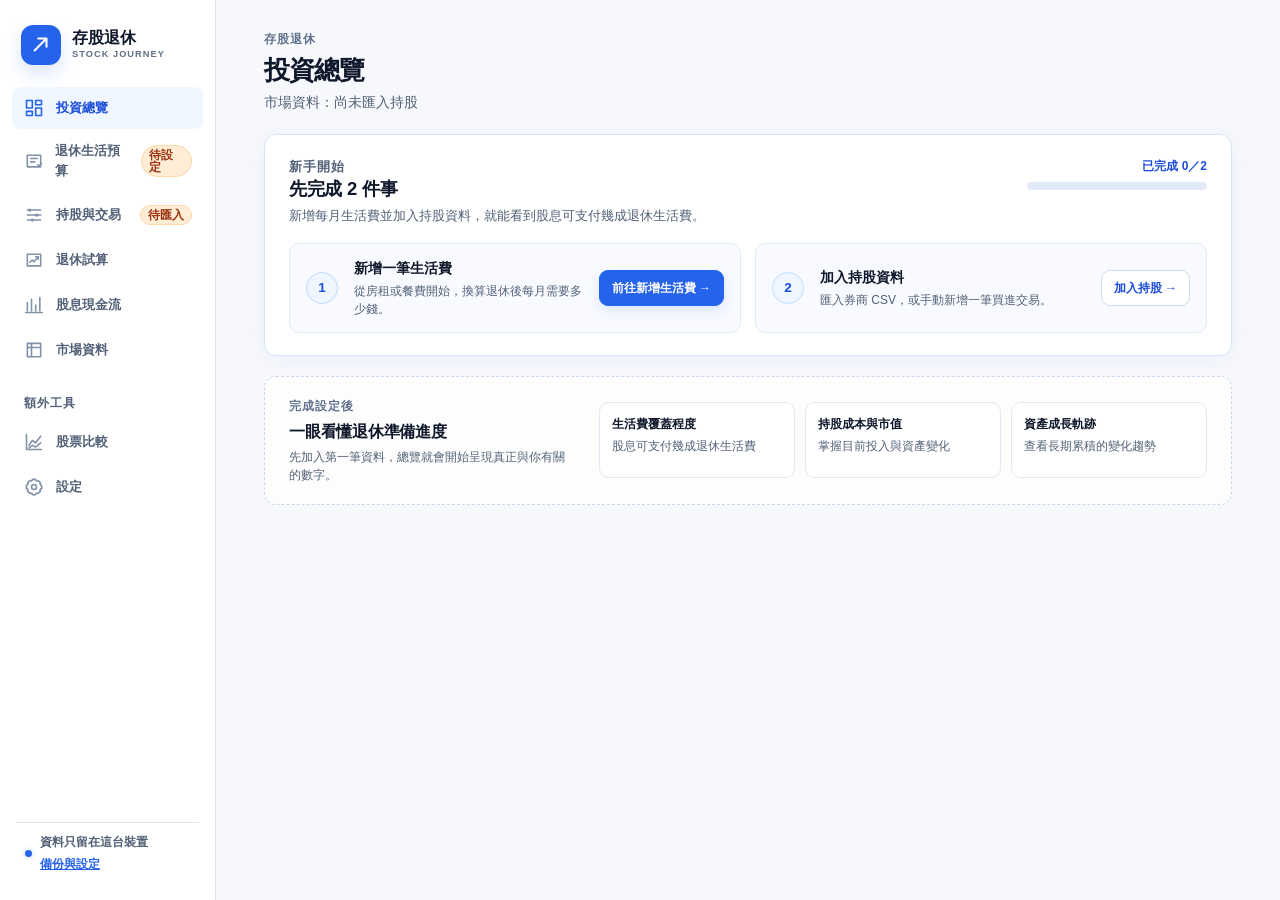
==== index.html @ a1eea427 "Add stock comparison and split-adjusted portfolio calculations" ====
<!doctype html>
<html lang="zh-Hant">
  <head>
    <meta charset="UTF-8" />
    <meta name="viewport" content="width=device-width, initial-scale=1.0" />
    <meta name="theme-color" content="#2563eb" />
    <link rel="stylesheet" href="./styles.css?v=20260929-comparison-summary" />
    <title>存股退休儀表板</title>
  </head>
  <body>
    <div id="root"></div>
    <script src="./app.bundle.js?v=20260929-comparison-summary"></script>
  </body>
</html>
---- styles.css ----
:root {
  --ink: #0f172a;
  --muted: #526177;
  --subtle: #607086;
  --blue: #2563eb;
  --blue-strong: #1d4ed8;
  --blue-soft: #eff6ff;
  --blue-wash: #f6f9ff;
  --green: #2563eb;
  --pale: #eff6ff;
  --line: #dce3ed;
  --card: #ffffff;
  --canvas: #f7f8fb;
  --gold: #a16207;
  --red: #c62828;
  --success: #15803d;
  --success-soft: #ecfdf5;
  --radius: 12px;
  --shadow: 0 3px 12px rgba(15, 23, 42, .035);
}

.operation-error { padding: 16px; color: #991b1b; background: #fef2f2; border: 1px solid #fca5a5; border-radius: var(--radius); font-size: .9375rem; }
.operation-error button { min-height: 44px; margin: 8px 0 0 12px; }
.settings-save-status { margin: 16px 0 0; color: var(--muted); font-size: .875rem; }
.overview-assumptions { margin-top: 14px; }
.overview-assumptions summary { min-height: 44px; padding: 10px 0; color: var(--blue-strong); font-size: .875rem; cursor: pointer; }
.overview-assumptions .overview-retirement-assumptions { font-size: .8125rem; }

* { box-sizing: border-box; }
html { min-width: 320px; background: var(--canvas); }
body {
  margin: 0;
  color: var(--ink);
  background: var(--canvas);
  font: 16px/1.55 -apple-system, BlinkMacSystemFont, "Segoe UI", "Noto Sans TC", sans-serif;
  -webkit-font-smoothing: antialiased;
}
button, input, select, textarea { font: inherit; }
button, summary, select, label { -webkit-tap-highlight-color: transparent; }
button { cursor: pointer; }
button:focus-visible, a:focus-visible, input:focus-visible, select:focus-visible, textarea:focus-visible, summary:focus-visible {
  outline: 3px solid var(--blue);
  outline-offset: 2px;
}
h1, h2, p { margin-top: 0; }
h1 { margin-bottom: 0; font-size: clamp(1.55rem, 2vw, 2rem); line-height: 1.2; letter-spacing: -.035em; }
h2 { margin-bottom: 0; font-size: 1.05rem; line-height: 1.35; letter-spacing: -.015em; }

.shell { display: grid; grid-template-columns: 216px minmax(0, 1fr); min-height: 100vh; }
aside {
  position: sticky;
  top: 0;
  height: 100vh;
  display: flex;
  flex-direction: column;
  padding: 22px 12px 16px;
  background: #fff;
  border-right: 1px solid var(--line);
  backdrop-filter: blur(18px);
}
.brand {
  display: grid;
  grid-template-columns: 40px 1fr;
  grid-template-rows: auto auto;
  align-items: center;
  column-gap: 11px;
  padding: 3px 9px 22px;
  color: var(--ink);
  text-decoration: none;
}
.brand > span { grid-row: 1 / 3; display: grid; place-items: center; width: 40px; height: 40px; color: #fff; background: var(--blue); border-radius: 12px; box-shadow: 0 8px 18px #2563eb2b; }
.brand svg { width: 22px; fill: none; stroke: currentColor; stroke-width: 2.25; stroke-linecap: round; stroke-linejoin: round; }
.brand b { align-self: end; font-size: 1rem; line-height: 1.2; }
.brand em { align-self: start; color: var(--subtle); font-size: .58rem; font-style: normal; font-weight: 700; letter-spacing: .11em; white-space: nowrap; }
.mobile-menu-toggle, .mobile-nav-heading, .mobile-nav-backdrop { display: none; }
.mobile-nav-panel { display: contents; }
nav { display: grid; gap: 3px; }
nav button {
  display: flex;
  align-items: center;
  gap: 11px;
  min-height: 42px;
  padding: 9px 11px;
  color: #526177;
  background: transparent;
  border: 0;
  border-radius: 9px;
  font-size: .82rem;
  font-weight: 650;
  text-align: left;
  transition: color .16s, background .16s, transform .16s;
}
nav button i { display: grid; place-items: center; width: 22px; color: #8191a8; font-style: normal; }
nav button svg { width: 20px; height: 20px; fill: none; stroke: currentColor; stroke-width: 1.9; stroke-linecap: round; stroke-linejoin: round; }
nav button:hover { color: var(--blue); background: #f3f7ff; }
nav button.active { color: var(--blue-strong); background: var(--blue-soft); box-shadow: none; }
nav button.active i { color: var(--blue); }
.nav-badge {
  display: inline-flex;
  align-items: center;
  justify-content: center;
  margin-left: auto;
  font-size: .75rem;
  font-weight: 750;
  line-height: 1;
  border-radius: 999px;
  pointer-events: none;
}
.nav-badge.pending {
  padding: 3px 7px;
  color: #9a3412;
  background: #ffedd5;
  border: 1px solid #fed7aa;
}
.nav-badge.done {
  width: 18px;
  height: 18px;
  color: #15803d;
  background: #ecfdf5;
  border: 1px solid #bbf7d0;
  font-size: .75rem;
}
.privacy { display: grid; grid-template-columns: 7px 1fr; gap: 4px 8px; align-items: center; margin: auto 4px 0; padding: 11px 9px; color: var(--muted); background: transparent; border-top: 1px solid var(--line); border-radius: 0; font-size: .75rem; line-height: 1.45; }
.privacy b { color: #526177; font-weight: 650; }
.privacy span { grid-row: 1 / 3; width: 7px; height: 7px; background: var(--blue); border-radius: 50%; box-shadow: 0 0 0 3px var(--blue-soft); }
.privacy a { color: var(--blue); font-weight: 700; cursor: pointer; }

main { width: 100%; max-width: 1360px; margin: 0 auto; padding: 30px clamp(20px, 4vw, 48px) 56px; }
header { display: flex; justify-content: space-between; align-items: flex-end; gap: 24px; margin-bottom: 20px; }
.eyebrow { margin-bottom: 6px; color: #60728d; font-size: .75rem; font-weight: 750; letter-spacing: .09em; text-transform: uppercase; }
.market-as-of { margin: 7px 0 0; color: var(--muted); font-size: .875rem; }
.header-actions { display: flex; align-items: center; justify-content: flex-end; gap: 10px; min-height: 40px; }
.updated { display: inline-flex; align-items: center; gap: 7px; margin-right: 4px; color: var(--muted); font-size: .75rem; white-space: nowrap; }
.updated i { width: 7px; height: 7px; background: var(--blue); border-radius: 50%; box-shadow: 0 0 0 4px #dbeafe; }
.primary, .secondary, .danger {
  min-height: 44px;
  padding: 9px 14px;
  border: 1px solid transparent;
  border-radius: 9px;
  font-size: .79rem;
  font-weight: 750;
  transition: background .16s, border .16s, color .16s, transform .16s;
}
.primary { color: #fff; background: var(--blue); border-color: var(--blue); box-shadow: 0 5px 12px #2563eb22; }
.primary:hover { background: var(--blue-strong); border-color: var(--blue-strong); transform: translateY(-1px); }
.primary:disabled, .secondary:disabled { cursor: wait; opacity: .62; transform: none; }
.secondary { color: var(--blue-strong); background: #fff; border-color: #cddcf5; }
.secondary:hover { background: var(--blue-soft); border-color: #a9c2ef; }
.danger { color: var(--red); background: #fff5f5; border-color: #f0caca; }
.danger.subtle { background: #fff; }

.panel, .metric, .blue-goal-card, .blue-kpis article, .transaction-group, .empty {
  background: var(--card);
  border: 1px solid var(--line);
  border-radius: var(--radius);
  box-shadow: var(--shadow);
}
.panel { padding: 20px; }
.panel-title { display: flex; justify-content: space-between; align-items: center; gap: 18px; margin-bottom: 18px; }
.panel-title p { margin: 5px 0 0; color: var(--muted); font-size: .875rem; }
.panel-title button:not(.primary):not(.secondary) { color: var(--blue); background: transparent; border: 0; font-size: .75rem; font-weight: 750; }
.transaction-actions { display: grid; justify-items: end; gap: 5px; }
.transaction-page-actions { display: flex; align-items: center; gap: 8px; }
.transaction-import-help { margin: 0; color: var(--muted); font-size: .875rem; text-align: right; }
.transaction-import-help button, .transaction-import-help a { padding: 0; color: var(--blue); background: transparent; border: 0; font-size: inherit; font-weight: 750; text-decoration: underline; text-underline-offset: 2px; }
.notice { display: flex; align-items: center; gap: 16px; margin-bottom: 16px; padding: 13px 16px; color: #40536e; background: var(--blue-soft); border: 1px solid #cfe0fc; border-radius: 11px; font-size: .76rem; }
.notice b { color: var(--blue-strong); }
.notice button { margin-left: auto; color: var(--blue); background: transparent; border: 0; font-weight: 750; }

.journey-card {
  margin-bottom: 20px;
  padding: 22px 24px;
  color: var(--ink);
  background: #ffffff;
  border: 1px solid #d9e5f7;
  border-radius: var(--radius);
  box-shadow: 0 4px 20px rgba(37, 99, 235, .06);
}
.journey-header {
  display: flex;
  justify-content: space-between;
  align-items: flex-start;
  gap: 20px;
  margin-bottom: 18px;
  flex-wrap: wrap;
}
.journey-header h2 {
  font-size: 1.15rem;
  margin-bottom: 4px;
}
.journey-header p {
  margin: 0;
  color: var(--muted);
  font-size: .8rem;
}
.journey-progress-wrap {
  display: flex;
  flex-direction: column;
  align-items: flex-end;
  gap: 6px;
  min-width: 180px;
}
.journey-status {
  color: var(--blue-strong);
  font-size: .75rem;
  font-weight: 750;
}
.journey-progress {
  width: 100%;
  height: 8px;
  background: #e2eaf8;
  border-radius: 999px;
  overflow: hidden;
}
.journey-progress i {
  display: block;
  height: 100%;
  background: linear-gradient(90deg, #3b82f6, #1d4ed8);
  border-radius: 999px;
  transition: width .3s ease;
}
.journey-tasks {
  display: grid;
  grid-template-columns: repeat(2, minmax(0, 1fr));
  gap: 14px;
}
.journey-task {
  display: grid;
  grid-template-columns: 36px minmax(0, 1fr) auto;
  align-items: center;
  gap: 12px;
  padding: 14px 16px;
  background: #f8faff;
  border: 1px solid #e2ecf9;
  border-radius: 10px;
  transition: border-color .16s, background .16s;
}
.journey-task.is-done {
  background: #fcfefe;
  border-color: #d1fae5;
}
.journey-task-badge {
  display: grid;
  place-items: center;
  width: 32px;
  height: 32px;
  color: var(--blue-strong);
  background: #eff6ff;
  border: 1px solid #bfdbfe;
  border-radius: 50%;
  font-size: .85rem;
  font-weight: 800;
}
.journey-task.is-done .journey-task-badge {
  color: #15803d;
  background: #ecfdf5;
  border-color: #a7f3d0;
}
.journey-task-body b {
  display: block;
  font-size: .85rem;
  margin-bottom: 2px;
}
.journey-task-body p {
  margin: 0;
  color: var(--muted);
  font-size: .75rem;
  line-height: 1.5;
}
.journey-task button {
  min-height: 36px;
  padding: 6px 12px;
  font-size: .75rem;
  white-space: nowrap;
}
.step-banner {
  display: flex;
  align-items: center;
  gap: 14px;
  margin-bottom: 18px;
  padding: 14px 18px;
  color: var(--ink);
  background: #f0f6ff;
  border: 1px solid #cde0fc;
  border-radius: var(--radius);
  box-shadow: 0 2px 10px rgba(37, 99, 235, .04);
}
.step-banner.is-done {
  background: #f0fdf4;
  border-color: #bbf7d0;
}
.step-banner-icon {
  display: grid;
  place-items: center;
  width: 34px;
  height: 34px;
  color: var(--blue-strong);
  background: #fff;
  border: 1px solid #bfdbfe;
  border-radius: 50%;
  flex: 0 0 auto;
}
.step-banner-icon svg {
  width: 19px;
  height: 19px;
  fill: none;
  stroke: currentColor;
  stroke-width: 1.8;
  stroke-linecap: round;
  stroke-linejoin: round;
}
.step-banner.is-done .step-banner-icon {
  color: #15803d;
  border-color: #a7f3d0;
}
.step-banner-content {
  flex: 1 1 auto;
}
.step-banner-content b {
  display: block;
  font-size: .85rem;
  margin-bottom: 2px;
}
.step-banner-content p {
  margin: 0;
  color: var(--muted);
  font-size: .75rem;
  line-height: 1.4;
}
.step-banner-actions {
  display: flex;
  align-items: center;
  gap: 8px;
  flex: 0 0 auto;
}
.step-banner-actions button {
  min-height: 36px;
  padding: 6px 12px;
  font-size: .75rem;
  white-space: nowrap;
}

.onboarding-preview {
  display: grid;
  grid-template-columns: minmax(220px, .8fr) minmax(0, 1.7fr);
  align-items: center;
  gap: 24px;
  padding: 20px 24px;
  color: var(--ink);
  background: rgba(255, 255, 255, .74);
  border: 1px dashed #c9d8ec;
  border-radius: var(--radius);
}
.onboarding-preview h2 {
  margin-bottom: 5px;
  font-size: 1rem;
}
.onboarding-preview > div > p:last-child {
  margin: 0;
  color: var(--muted);
  font-size: .75rem;
  line-height: 1.5;
}
.onboarding-preview-items {
  display: grid;
  grid-template-columns: repeat(3, minmax(0, 1fr));
  gap: 10px;
}
.onboarding-preview-items article {
  min-height: 76px;
  padding: 12px;
  background: #fff;
  border: 1px solid #e1e9f4;
  border-radius: 10px;
}
.onboarding-preview-items b,
.onboarding-preview-items span {
  display: block;
}
.onboarding-preview-items b {
  margin-bottom: 4px;
  font-size: .78rem;
}
.onboarding-preview-items span {
  color: var(--muted);
  font-size: .75rem;
  line-height: 1.45;
}

.onboarding { display: grid; grid-template-columns: 28px minmax(0, 1fr) auto; align-items: center; gap: 12px; margin-bottom: 14px; padding: 13px 15px; color: #334155; background: #f1f6ff; border: 1px solid #d5e4fb; border-radius: var(--radius); }
.onboarding-step { display: grid; place-items: center; width: 28px; height: 28px; color: var(--blue-strong); background: #fff; border: 1px solid #bcd4f7; border-radius: 50%; font-size: .75rem; font-weight: 800; }
.onboarding b { display: block; font-size: .8rem; }
.onboarding p { margin: 2px 0 0; color: var(--muted); font-size: .75rem; }
.onboarding-count { margin-left: 5px; color: var(--blue-strong); font-size: .75rem; font-weight: 750; white-space: nowrap; }
.onboarding .secondary { min-height: 36px; padding: 7px 10px; font-size: .75rem; white-space: nowrap; }

.blue-goal-card { display: grid; grid-template-columns: minmax(0, 1fr) 230px; gap: 24px; margin-bottom: 12px; padding: 22px 24px; }
.blue-goal-main { min-width: 0; }
.blue-goal-value { display: flex; align-items: baseline; gap: 14px; flex-wrap: wrap; }
.blue-goal-value strong { color: var(--blue); font-size: clamp(2rem, 3vw, 2.65rem); line-height: 1; letter-spacing: -.06em; }
.blue-goal-value span, .blue-goal-main > p:last-child, .blue-goal-gap > span { color: var(--muted); font-size: .875rem; }
.blue-progress { height: 9px; margin: 18px 0 11px; overflow: hidden; background: #e8effc; border-radius: 99px; }
.blue-progress i { display: block; height: 100%; background: linear-gradient(90deg, #60a5fa, var(--blue)); border-radius: inherit; }
.blue-goal-main > p:last-child { margin: 0; }
.blue-goal-main > p b { color: var(--ink); }
.blue-goal-main > p span { margin: 0 7px; color: #a0aec0; }
.blue-goal-gap { display: grid; align-content: center; padding-left: 29px; border-left: 1px solid var(--line); }
.blue-goal-gap > strong { margin: 6px 0 4px; font-size: 1.45rem; letter-spacing: -.035em; }
.blue-goal-gap > small { color: var(--muted); font-size: .875rem; }
.blue-goal-gap button { justify-self: start; min-width: 44px; min-height: 44px; padding: 8px 0; color: var(--blue); background: transparent; border: 0; font-size: .75rem; font-weight: 750; }
.blue-goal-card.is-reached { border-color: #b8e6cb; box-shadow: 0 10px 32px #15803d12; }
.blue-goal-card.is-reached .blue-goal-value > strong { color: var(--success); }
.blue-goal-card.is-reached .blue-progress { background: #dcfce7; }
.blue-goal-card.is-reached .blue-progress i { background: linear-gradient(90deg, #4ade80, var(--success)); }
.blue-goal-card.is-reached .blue-goal-gap { border-left-color: #c8ecd7; }
.blue-goal-card.is-reached .blue-goal-gap > strong { color: var(--success); }
.goal-status { display: inline-flex; align-items: center; gap: 6px; color: var(--success) !important; font-weight: 800; }
.goal-status::before { display: inline-grid; place-items: center; width: 16px; height: 16px; color: #fff; background: var(--success); border-radius: 50%; content: "✓"; font-size: .75rem; }
.overview-birth-card {
  display: grid;
  grid-template-columns: 44px minmax(220px, 1fr) minmax(350px, .9fr);
  align-items: center;
  gap: 16px;
  margin-bottom: 12px;
  padding: 20px 22px;
  background: linear-gradient(135deg, #fff 0%, #f8fbff 100%);
  border: 1px solid #bed4f5;
  border-radius: 14px;
  box-shadow: 0 7px 24px rgba(37, 99, 235, .08);
}
.overview-birth-icon { display: grid; place-items: center; width: 44px; height: 44px; color: var(--blue); background: var(--blue-soft); border: 1px solid #bfdbfe; border-radius: 12px; }
.overview-birth-icon svg { width: 23px; height: 23px; fill: none; stroke: currentColor; stroke-width: 1.8; stroke-linecap: round; stroke-linejoin: round; }
.overview-birth-copy h2 { margin-bottom: 4px; font-size: 1.02rem; }
.overview-birth-copy p:last-child { margin: 0; color: var(--muted); font-size: .875rem; }
.overview-birth-form { display: grid; gap: 5px; }
.overview-birth-form > label { color: #40536e; font-size: .75rem; font-weight: 750; }
.overview-birth-form > div { display: grid; grid-template-columns: minmax(150px, 268px); }
.overview-birth-form input { width: 100%; min-width: 0; min-height: 40px; padding: 8px 10px; color: var(--ink); background: #fff; border: 1px solid #c9d8ec; border-radius: 9px; }
.birth-month-input {
  min-height: 40px;
  padding: 8px 10px;
  border-radius: 9px;
  font-family: inherit;
  font-size: .75rem;
  font-weight: 700;
  line-height: 1.2;
  font-variant-numeric: tabular-nums;
  letter-spacing: 0;
}
.birth-month-input::-webkit-datetime-edit {
  padding: 0;
  color: var(--ink);
  font: inherit;
}
.birth-month-input::-webkit-datetime-edit-fields-wrapper { padding: 0; }
.birth-month-input::-webkit-calendar-picker-indicator {
  width: 14px;
  height: 14px;
  margin-left: 8px;
  opacity: .72;
  cursor: pointer;
}
.overview-birth-form input[aria-invalid="true"] { border-color: var(--red); box-shadow: 0 0 0 3px #c6282814; }
.overview-birth-form small { color: var(--muted); font-size: .75rem; line-height: 1.4; }
.overview-birth-form .field-error:not(:empty) { color: var(--red); }
.overview-retirement-card {
  display: grid;
  grid-template-columns: minmax(0, 1.25fr) minmax(330px, .75fr);
  margin-bottom: 12px;
  overflow: hidden;
  background: linear-gradient(135deg, #fff 0%, #f8fbff 100%);
  border: 1px solid #bed4f5;
  border-radius: 14px;
  box-shadow: 0 9px 28px rgba(37, 99, 235, .09);
}
.overview-retirement-main { min-width: 0; padding: 22px 24px; }
.overview-retirement-heading { display: flex; align-items: flex-start; justify-content: space-between; gap: 18px; }
.overview-retirement-heading h2 { margin-bottom: 5px; font-size: 1.08rem; }
.overview-retirement-heading p:last-child, .overview-retirement-copy { margin: 0; color: var(--muted); font-size: .75rem; }
.overview-retirement-status { display: inline-flex; align-items: center; gap: 6px; flex: 0 0 auto; padding: 5px 9px; color: #166534; background: #ecfdf5; border: 1px solid #bbf7d0; border-radius: 999px; font-size: .75rem; font-weight: 800; white-space: nowrap; }
.overview-retirement-status::before { width: 6px; height: 6px; background: #16a34a; border-radius: 50%; content: ""; }
.overview-retirement-card.is-behind { border-color: #fed7aa; }
.overview-retirement-card.is-behind .overview-retirement-status { color: #9a3412; background: #fff7ed; border-color: #fed7aa; }
.overview-retirement-card.is-behind .overview-retirement-status::before { background: #ea580c; }
.overview-retirement-card.is-behind .overview-retirement-answer strong { color: #c2410c; }
.overview-retirement-answer { display: flex; align-items: baseline; gap: 13px; margin: 24px 0 7px; }
.overview-retirement-answer strong { color: var(--blue-strong); font-size: clamp(2.35rem, 4.5vw, 3.5rem); line-height: .95; letter-spacing: -.065em; }
.overview-retirement-answer span { color: #334155; font-size: .86rem; font-weight: 750; }
.overview-retirement-timeline { position: relative; height: 54px; margin: 23px 0 8px; }
.overview-retirement-timeline::before { position: absolute; top: 23px; right: 0; left: 0; height: 7px; background: #dfe9f7; border-radius: 99px; content: ""; }
.overview-retirement-marker-label { position: absolute; top: 0; color: var(--blue-strong); font-size: .75rem; line-height: 1.3; transform: translateX(-50%); white-space: nowrap; }
.overview-retirement-timeline.is-now .overview-retirement-marker-label { transform: none; }
.overview-retirement-timeline-fill { position: absolute; top: 23px; left: 0; height: 7px; background: linear-gradient(90deg, #60a5fa, var(--blue)); border-radius: 99px; }
.overview-retirement-timeline-dot { position: absolute; top: 17px; width: 19px; height: 19px; background: var(--blue); border: 4px solid #fff; border-radius: 50%; box-shadow: 0 0 0 2px #93c5fd; transform: translateX(-50%); }
.overview-retirement-timeline-labels { position: absolute; top: 39px; right: 0; left: 0; display: flex; justify-content: space-between; color: var(--muted); font-size: .75rem; }
.overview-retirement-adjustment { margin: 18px 0 0; padding: 11px 13px; color: #9a3412; background: #fff7ed; border: 1px solid #fed7aa; border-radius: 9px; font-size: .75rem; }
.overview-retirement-side { display: grid; align-content: center; gap: 15px; padding: 22px 24px; background: rgba(239, 246, 255, .7); border-left: 1px solid #cfe0f7; }
.overview-retirement-facts { display: grid; grid-template-columns: repeat(2, minmax(0, 1fr)); gap: 10px; }
.overview-retirement-facts article { min-width: 0; padding: 11px 12px; background: rgba(255, 255, 255, .82); border: 1px solid #dce8f8; border-radius: 10px; }
.overview-retirement-facts span, .overview-retirement-facts small { display: block; color: var(--muted); font-size: .75rem; }
.overview-retirement-facts strong { display: block; margin: 5px 0 2px; overflow-wrap: anywhere; font-size: .94rem; letter-spacing: -.02em; }
.overview-retirement-actions { display: flex; gap: 8px; }
.overview-retirement-actions .primary { flex: 1; }
.overview-retirement-assumptions { margin: 0; color: #60728d; font-size: .75rem; line-height: 1.45; }
.blue-kpis { display: grid; grid-template-columns: repeat(3, minmax(0, 1fr)); gap: 10px; margin-bottom: 12px; }
.blue-kpis article { min-width: 0; padding: 15px 16px; }
.blue-kpis span, .blue-kpis small { display: block; color: var(--muted); font-size: .75rem; }
.blue-kpis strong { display: block; margin: 8px 0 5px; font-size: 1.25rem; letter-spacing: -.025em; }
.blue-kpis article:first-child strong { color: var(--blue); }
.blue-kpis .market-change { margin: 1px 0 4px; font-weight: 750; }
.blue-kpis .market-change.positive { color: var(--red); }
.blue-kpis .market-change.negative { color: var(--success); }

.metrics { display: grid; grid-template-columns: repeat(6, minmax(0, 1fr)); gap: 12px; margin-bottom: 18px; }
.metric { min-height: 125px; padding: 17px; }
.metric p { margin: 0 0 13px; color: var(--muted); font-size: .75rem; }
.metric strong { display: block; margin-bottom: 8px; font-size: 1.17rem; letter-spacing: -.025em; }
.metric small { display: block; color: var(--subtle); font-size: .875rem; line-height: 1.5; }
.metric.green strong { color: var(--blue); }
.metric.gold strong { color: var(--gold); }
.info { width: 17px; height: 17px; margin-left: 4px; color: #5e7190; background: #eaf1fb; border: 0; border-radius: 50%; font-size: .75rem; }
.two-col, .settings-grid, .settings-two-col { display: grid; grid-template-columns: 1.15fr .85fr; gap: 18px; margin-top: 18px; }
.retirement { display: grid; grid-template-columns: 1fr 1fr; gap: 16px; }
.retirement span { display: block; margin-bottom: 5px; color: var(--muted); font-size: .75rem; }
.retirement b { font-size: 1.05rem; }
.progress { grid-column: 1 / -1; height: 9px; margin-top: 3px; background: #e8effc; border-radius: 99px; }
.progress i { display: block; height: 100%; background: var(--blue); border-radius: inherit; }
.retirement p { grid-column: 1 / -1; margin: 0; color: var(--muted); font-size: .75rem; }
.status-list p { margin: 0; padding: 13px 0; color: #40536e; border-top: 1px solid var(--line); font-size: .78rem; }
.status-list p span { float: right; color: var(--subtle); font-size: .75rem; }
.dot { display: inline-block; width: 8px; height: 8px; margin-right: 7px; border-radius: 50%; }
.green-dot { background: var(--blue); }
.amber-dot { background: #d39a32; }
.gray-dot { background: #94a3b8; }

.asset-trend-panel { overflow: hidden; }
.trend-heading { align-items: flex-start; }
.trend-heading > div:first-child p { max-width: 620px; }
.trend-summary { display: flex; align-items: flex-end; justify-content: flex-end; gap: 18px; color: var(--muted); font-size: .75rem; white-space: nowrap; }
.trend-summary span { display: grid; gap: 2px; }
.trend-summary b { color: var(--ink); font-size: .9rem; }
.trend-summary-date { color: var(--subtle); font-size: .75rem; }
.up, .positive, .return-percent.positive { color: var(--red) !important; }
.down, .negative, .return-percent.negative { color: var(--success) !important; }
.trend-controls { display: flex; justify-content: space-between; align-items: center; gap: 14px; margin-top: 12px; }
.trend-workspace { display: grid; grid-template-columns: minmax(0, 1fr); gap: 16px; margin-top: 8px; }
.trend-workspace.has-detail { grid-template-columns: minmax(0, 1fr) 286px; }
.trend-chart-core { min-width: 0; }
.trend-chart-visual { position: relative; }
.mobile-chart-hint { display: none; }
.segmented, .range { display: inline-flex; gap: 3px; padding: 3px; background: var(--blue-soft); border-radius: 9px; }
.segmented button, .trend-ranges button { min-height: 34px; padding: 6px 10px; color: #5f6f86; background: transparent; border: 0; border-radius: 7px; font-size: .75rem; font-weight: 700; }
.segmented button.selected, .trend-ranges button.selected { color: var(--blue); background: #fff; box-shadow: 0 2px 7px #2563eb1f; }
.asset-chart-stage { position: relative; height: 320px; touch-action: pan-y; }
.asset-chart-stage:focus-visible { outline: 3px solid #93b4fa; outline-offset: 2px; border-radius: 8px; }
.asset-chart-stage svg { width: 100%; height: 100%; overflow: visible; }
.chart-grid { stroke: #e4ebf6; stroke-width: 1; }
.chart-y-axis, .chart-x-axis { position: absolute; inset: 0; z-index: 1; color: #64748b; font-size: 12px; font-variant-numeric: tabular-nums; line-height: 1; pointer-events: none; }
.chart-y-axis span, .chart-x-axis span { position: absolute; white-space: nowrap; }
.chart-y-axis span { left: 8%; transform: translate(calc(-100% - 12px), -50%); text-align: right; }
.chart-x-axis span { top: 95.3%; transform: translate(-50%, -50%); font-size: 12px; }
.chart-x-axis span.is-first { transform: translate(0, -50%); }
.chart-x-axis span.is-last { transform: translate(-100%, -50%); }
.trend-market-line { fill: none; stroke: #0f91b8; stroke-width: 3; stroke-linecap: round; stroke-linejoin: round; }
.trend-crosshair { stroke: #91a4c0; stroke-width: 1; stroke-dasharray: 4 4; }
.trend-focus-dot { position: absolute; z-index: 3; display: none; width: 10px; height: 10px; background: #0f91b8; border: 3px solid #fff; border-radius: 50%; box-shadow: 0 2px 6px #1e3a5f3d; pointer-events: none; transform: translate(-50%,-50%); }
.trend-focus-dot.show { display: block; }
.trend-event-marker { position: absolute; z-index: 4; width: 44px; height: 44px; padding: 0; background: transparent; border: 0; border-radius: 50%; cursor: pointer; transform: translate(-50%,-50%); touch-action: manipulation; }
.trend-event-marker:focus-visible { outline: 3px solid #93b4fa; outline-offset: 1px; }
.trend-event-halo, .trend-event-dot { position: absolute; top: 50%; left: 50%; border-radius: 50%; transform: translate(-50%,-50%); transition: width .14s,height .14s,box-shadow .14s; }
.trend-event-halo { display: none; width: 28px; height: 28px; background: #fef3c7c7; border: 2px solid #f6b70b; }
.trend-event-dot { width: 10px; height: 10px; background: #f07a12; border: 3px solid #fff; box-shadow: 0 1px 4px #1e3a5f33; }
.trend-event-marker.is-active .trend-event-dot, .trend-event-marker:focus-visible .trend-event-dot { width: 15px; height: 15px; }
.trend-event-marker.new-stock .trend-event-halo, .trend-event-marker.milestone-asset .trend-event-halo, .trend-event-marker.milestone-gain .trend-event-halo { display: block; }
.trend-event-marker.new-stock .trend-event-dot, .trend-event-marker.milestone-asset .trend-event-dot { width: 17px; height: 17px; background: #f6c700; border-width: 4px; }
.trend-event-marker.new-stock.is-active .trend-event-dot, .trend-event-marker.new-stock:focus-visible .trend-event-dot, .trend-event-marker.milestone-asset.is-active .trend-event-dot, .trend-event-marker.milestone-asset:focus-visible .trend-event-dot { width: 23px; height: 23px; box-shadow: 0 3px 9px #a1620752; }
.trend-event-marker.milestone-gain .trend-event-halo { background: #e2e8f0d9; border-color: #7b8798; }
.trend-event-marker.milestone-gain .trend-event-dot { width: 16px; height: 16px; background: #98a3b3; border-width: 4px; }
.trend-event-marker.milestone-gain.is-active .trend-event-dot, .trend-event-marker.milestone-gain:focus-visible .trend-event-dot { width: 23px; height: 23px; box-shadow: 0 3px 9px #47546752; }
.trend-event-marker.event-recurring_investment .trend-event-dot { background: #3b82f6; }
.trend-event-marker.event-dividend_reinvestment .trend-event-dot { background: #8b5cf6; }
.trend-event-marker.event-stock_dividend .trend-event-dot { background: #10a47f; }
.trend-event-marker.event-mixed .trend-event-dot { background: #526177; }
.trend-milestone-label { position: absolute; z-index: 5; min-width: 106px; padding: 5px 10px; color: #fff; background: #935508; border-radius: 7px; box-shadow: 0 4px 7px #9a4f0038; font-size: 12px; font-weight: 750; line-height: 1.25; text-align: center; white-space: nowrap; pointer-events: none; }
.trend-milestone-label.is-gain { background: #526177; box-shadow: 0 4px 8px #47546738; }
.trend-tooltip { position: absolute; z-index: 6; top: 8px; width: 286px; padding: 15px 16px; color: var(--ink); background: #fffffff2; border: 1px solid #dbe5f3; border-radius: 17px; box-shadow: 0 16px 38px #1e3a5f24; opacity: 0; pointer-events: none; transform: translateX(12px); transition: opacity .12s; font-size: .75rem; backdrop-filter: blur(10px); }
.trend-tooltip.show { opacity: 1; }
.trend-tooltip.right { transform: translateX(calc(-100% - 12px)); }
.trend-tooltip-date { display: block; padding-bottom: 10px; color: var(--subtle); border-bottom: 1px solid var(--line); font-size: .75rem; letter-spacing: .035em; }
.trend-milestone-banner { display: flex; align-items: center; gap: 9px; margin: 10px -3px 0; padding: 9px 10px; color: #785108; background: #fff3cf; border-radius: 10px; box-shadow: 0 7px 15px #dc82002e; }
.trend-milestone-banner.is-gain { color: #334155; background: #e9eef5; box-shadow: 0 7px 15px #47546730; }
.trend-milestone-banner > span { font-size: .9rem; }
.trend-milestone-banner div { display: grid; gap: 1px; }
.trend-milestone-banner b { font-size: .75rem; letter-spacing: .04em; }
.trend-milestone-banner small { color: inherit; font-size: .75rem; font-weight: 700; }
.trend-milestones { display: grid; grid-template-columns: repeat(2, minmax(0, 1fr)); gap: 6px; margin-top: 10px; }
.trend-milestones.is-single { grid-template-columns: minmax(0, 1fr); }
.trend-milestones .trend-milestone-banner { min-width: 0; margin: 0; padding: 9px 10px; gap: 6px; background: #fff3cf; border: 1px solid #e8d69b; border-radius: 8px; box-shadow: 0 5px 11px #dc82002a; }
.trend-milestones .trend-milestone-banner.is-gain { background: #e9eef5; border-color: #cbd5e1; box-shadow: 0 5px 11px #4754672a; }
.trend-milestones .trend-milestone-banner > span { color: #785108; font-size: .75rem; }
.trend-milestones .trend-milestone-banner.is-gain > span { color: #334155; }
.trend-milestones .trend-milestone-banner div { min-width: 0; gap: 0; }
.trend-milestones .trend-milestone-banner b, .trend-milestones .trend-milestone-banner small { display: block; color: #785108; font-size: .75rem; line-height: 1.5; overflow-wrap: anywhere; }
.trend-milestones .trend-milestone-banner small { color: #785108; font-size: .75rem; }
.trend-detail-drawer .trend-milestones { margin-top: 10px; }
.trend-value-block { display: grid; gap: 2px; margin-top: 10px; }
.trend-value-block > span { color: #526177; font-size: .75rem; font-weight: 650; }
.trend-value-block > strong { font-size: .84rem; font-variant-numeric: tabular-nums; }
.trend-value-block em { font-size: .75rem; font-style: normal; }
.trend-change-block { margin-top: 7px; }
.trend-detail-hint { margin: 10px 0 0; padding-top: 9px; color: var(--blue); border-top: 1px solid var(--line); font-size: .75rem; font-weight: 700; line-height: 1.4; }
.trend-tooltip-more { width: 100%; min-height: 30px; margin-top: 2px; padding: 6px 8px; color: var(--blue); background: #eff6ff; border: 0; border-radius: 7px; font: inherit; font-size: .75rem; font-weight: 750; pointer-events: auto; }
.trend-tooltip-more:hover { background: #dbeafe; }
.trend-detail-drawer { min-width: 0; max-height: 376px; padding: 14px 15px; overflow-y: auto; overscroll-behavior: contain; color: var(--ink); background: #fbfdff; border: 1px solid #dbe5f3; border-radius: 15px; box-shadow: 0 10px 25px #1e3a5f12; font-size: .75rem; }
.trend-detail-drawer:focus-visible { outline: 3px solid #93b4fa; outline-offset: 2px; }
.trend-detail-heading { display: flex; align-items: flex-start; justify-content: space-between; gap: 10px; padding-bottom: 10px; border-bottom: 1px solid var(--line); }
.trend-detail-heading > div { display: grid; gap: 3px; }
.trend-detail-heading span { color: var(--subtle); font-size: .75rem; font-weight: 750; letter-spacing: .05em; }
.trend-detail-heading strong { font-size: .82rem; }
.trend-detail-close { display: grid; width: 28px; height: 28px; padding: 0; place-items: center; color: #526177; background: #eef3f9; border: 0; border-radius: 50%; font-size: 1.2rem; line-height: 1; }
.trend-detail-close:hover { color: var(--ink); background: #e2eaf4; }
.trend-detail-drawer .trend-milestone-banner { margin-right: 0; margin-left: 0; }
.trend-detail-empty { margin: 13px 0 0; color: var(--muted); }
.chart-settings { gap: 0; padding: 0; overflow: hidden; }
.chart-settings-heading { display: flex; align-items: flex-start; justify-content: space-between; gap: 20px; padding: 24px 24px 21px; background: linear-gradient(120deg,#fff 20%,#f4f8ff); border-bottom: 1px solid var(--line); }
.chart-settings-heading h2 { margin-bottom: 5px; font-size: 1.16rem; }
.chart-settings-heading p { max-width: 640px; margin: 0; color: var(--muted); font-size: .78rem; line-height: 1.65; }
.settings-save-status { flex: 0 0 auto; padding: 6px 10px; color: #1d4ed8; background: #eaf2ff; border: 1px solid #cfe0fc; border-radius: 999px; font-size: .75rem; font-weight: 750; white-space: nowrap; }
.chart-setting-section { display: grid; gap: 14px; padding: 22px 24px; border-top: 1px solid var(--line); }
.chart-settings-heading + .chart-setting-section { border-top: 0; }
.chart-setting-section-title { display: grid; gap: 3px; }
.chart-setting-section-title b { color: #22334d; font-size: .82rem; }
.chart-setting-section-title span { color: var(--muted); font-size: .75rem; }
.setting-switch-grid { display: grid; grid-template-columns: repeat(2,minmax(0,1fr)); gap: 10px; }
.event-switch-grid { grid-template-columns: repeat(3,minmax(0,1fr)); }
.setting-switch { position: relative; display: grid !important; grid-template-columns: minmax(0,1fr) 42px; align-items: center; gap: 12px; min-height: 88px; padding: 14px; color: var(--ink) !important; background: #fff; border: 1px solid #dce6f5; border-radius: 12px; cursor: pointer; transition: border-color .16s, background .16s, box-shadow .16s; }
.setting-switch:hover { border-color: #aec7ef; background: #fbfdff; }
.setting-switch:has(input:checked) { background: #f5f9ff; border-color: #8eb5ef; box-shadow: 0 4px 12px #2563eb12; }
.setting-switch input { position: absolute; width: 1px !important; height: 1px !important; opacity: 0; pointer-events: none; }
.setting-switch-copy { display: grid; gap: 4px; min-width: 0; }
.setting-switch-copy b { color: #263752; font-size: .78rem; line-height: 1.35; }
.setting-switch-copy small { color: var(--muted); font-size: .75rem; font-weight: 500; line-height: 1.45; }
.setting-switch-track { position: relative; width: 42px; height: 24px; background: #cbd5e1; border-radius: 999px; transition: background .16s; }
.setting-switch-track::after { position: absolute; top: 3px; left: 3px; width: 18px; height: 18px; background: #fff; border-radius: 50%; box-shadow: 0 1px 3px #33415545; content: ""; transition: transform .16s; }
.setting-switch input:checked + .setting-switch-copy + .setting-switch-track { background: var(--blue); }
.setting-switch input:checked + .setting-switch-copy + .setting-switch-track::after { transform: translateX(18px); }
.setting-switch:has(input:focus-visible) { outline: 3px solid #93b4fa; outline-offset: 2px; }
.setting-number-field { display: grid !important; grid-template-columns: minmax(200px, 1fr) minmax(130px, 180px); align-items: center; gap: 4px 18px; padding: 14px; color: #263752 !important; background: #f8fbff; border: 1px solid #e0eaf8; border-radius: 11px; font-size: .76rem !important; }
.setting-number-field input { grid-column: 2; grid-row: 1 / 3; text-align: right; font-variant-numeric: tabular-nums; }
.setting-number-field small { color: var(--muted); font-size: .75rem; font-weight: 500; line-height: 1.45; }
.setting-number-field.is-disabled { color: #94a3b8 !important; background: #f7f9fc; }
.setting-number-field.is-disabled input { color: #94a3b8; background: #f1f5f9; cursor: not-allowed; }
.trend-event-section { display: grid; gap: 7px; margin-top: 11px; padding-top: 10px; border-top: 1px solid var(--line); }
.trend-event-section > b { color: var(--blue); font-size: .75rem; }
.trend-event-section.is-new > b { color: #d76c00; }
.trend-event-scroll { margin-top: 10px; }
.trend-event-scroll:focus-visible { outline: 2px solid #93b4fa; outline-offset: 2px; border-radius: 5px; }
.trend-event-list { display: grid; gap: 7px; }
.trend-event-row { display: grid; grid-template-columns: 8px 1fr; gap: 8px; align-items: start; }
.trend-event-row > i { width: 7px; height: 7px; margin-top: 5px; background: #f07a12; border-radius: 50%; }
.trend-event-row.event-recurring_investment > i { background: #3b82f6; }
.trend-event-row.event-dividend_reinvestment > i { background: #8b5cf6; }
.trend-event-row.event-stock_dividend > i { background: #10a47f; }
.trend-event-row > span { display: grid; gap: 0; min-width: 0; }
.trend-event-row b { font-size: .75rem; }
.trend-event-row small { color: var(--muted); font-size: .75rem; line-height: 1.4; white-space: normal; }
.trend-warning { position: relative; margin: 10px 0 0; padding: 9px 0 0 16px; color: #8a6114; border-top: 1px solid var(--line); font-size: .75rem; line-height: 1.45; }
.trend-warning::before { position: absolute; top: 9px; left: 0; width: 12px; height: 12px; display: grid; place-items: center; color: #fff; background: #d69519; border-radius: 50%; content: "!"; font-size: 12px; font-weight: 800; }
.trend-navigator-wrap { margin-top: 4px; padding-top: 12px; border-top: 1px solid var(--line); }
.trend-navigator-dates { display: flex; justify-content: space-between; align-items: center; margin: 0 1px 7px; color: var(--muted); font-size: .75rem; }
.trend-navigator { position: relative; height: 43px; overflow: visible; background: #edf3fc; border-radius: 7px; cursor: crosshair; touch-action: none; }
.trend-navigator svg { position: absolute; inset: 0; width: 100%; height: 100%; overflow: hidden; border-radius: inherit; pointer-events: none; }
.navigator-line { fill: none; stroke: #77a4ee; stroke-width: 2; }
.navigator-selection { position: absolute; top: 0; bottom: 0; background: #2563eb20; cursor: grab; }
.navigator-selection::before, .navigator-selection::after { position: absolute; top: 0; bottom: 0; width: 2px; background: var(--blue); content: ""; }
.navigator-selection::before { left: 0; }
.navigator-selection::after { right: 0; }
.navigator-selection:active { cursor: grabbing; }
.navigator-handle { position: absolute; z-index: 1; top: 50%; width: 32px; height: 40px; padding: 0; background: transparent; border: 0; transform: translateY(-50%); cursor: ew-resize; touch-action: none; }
.navigator-handle::after { position: absolute; top: 50%; left: 50%; width: 13px; height: 25px; background: var(--blue); border: 2px solid #fff; border-radius: 5px; box-shadow: 0 2px 7px #1e3a5f38; transform: translate(-50%, -50%); content: ""; }
.navigator-handle.start { left: -24px; }
.navigator-handle.end { right: -24px; }
.trend-navigator-wrap > p { margin: 8px 0 0; color: var(--subtle); font-size: .75rem; }
.trend-empty { height: 220px; display: grid; place-items: center; color: var(--muted); }
.chart { height: 240px; }
.chart svg { width: 100%; height: 205px; }
.chart line { stroke: #e4ebf6; }
.chart .line { fill: none; stroke: var(--blue); stroke-width: 3; stroke-linecap: round; stroke-linejoin: round; }
.chart-labels { display: flex; justify-content: space-around; gap: 10px; overflow: hidden; color: var(--muted); font-size: .75rem; }

.dividend-actions { display: flex; align-items: flex-end; gap: 10px; }
.dividend-year-picker { display: grid; gap: 5px; color: var(--muted); font-size: .75rem; font-weight: 700; }
.dividend-actions .secondary { min-height: 44px; box-shadow: none; }
.dividend-actions select, .market-stock-picker select, .market-date-picker select, .transaction-form-grid input, .transaction-form-grid select, .setting input, .setting select {
  min-height: 40px;
  padding: 8px 10px;
  color: var(--ink);
  background: #fff;
  border: 1px solid #cddbf0;
  border-radius: 9px;
}
.dividend-metrics { grid-template-columns: repeat(3, minmax(0,1fr)); }
.dividend-heatmap-panel { margin-top: 18px; overflow: hidden; }
.dividend-heatmap-panel .panel-title { margin-bottom: 16px; }
.heatmap-toolbar { display: flex; justify-content: space-between; align-items: center; gap: 16px; margin-bottom: 12px; padding: 10px 12px; background: #f8faff; border: 1px solid #e5edf9; border-radius: 10px; }
.heatmap-guide { display: flex; align-items: center; flex-wrap: wrap; gap: 10px 20px; color: #526177; font-size: .75rem; }
.heatmap-guide span { display: inline-flex; align-items: center; gap: 7px; }
.heatmap-guide i { display: inline-block; flex: 0 0 auto; width: 24px; height: 14px; border-radius: 4px; }
.legend-paid { background: linear-gradient(90deg,#dbeafe,#2563eb); }
.legend-upcoming { background-color: #fff3ce; background-image: repeating-linear-gradient(-45deg,#c58b1d35 0 4px,transparent 4px 8px); border: 1px solid #ead28d; }
.heatmap-unit { color: var(--muted); font-size: .75rem; white-space: nowrap; }
.heatmap-scroll-hint { margin: 0 0 8px; color: var(--muted); font-size: .75rem; }
.heatmap-scroll { overflow: auto; border: 1px solid var(--line); border-radius: 10px; scrollbar-color: #b7c9e6 #f2f6fc; }
.dividend-heatmap { min-width: 1002px; }
.heatmap-head, .heatmap-row, .heatmap-total { display: grid; grid-template-columns: 154px repeat(12, minmax(60px, 1fr)) 128px; }
.heatmap-head { position: sticky; top: 0; z-index: 5; }
.heatmap-head > * { display: grid; place-items: center; min-height: 42px; padding: 9px 6px; color: #526177; background: #f5f8fd; border-right: 1px solid var(--line); border-bottom: 1px solid var(--line); font-size: .75rem; font-weight: 700; text-align: center; }
.heatmap-head > *:first-child { justify-items: start; padding-left: 14px; }
.heatmap-row > b, .heatmap-row > strong { display: flex; align-items: center; min-width: 0; min-height: 64px; padding: 10px 13px; background: #fff; border-right: 1px solid var(--line); border-bottom: 1px solid var(--line); font-size: .78rem; }
.heatmap-row > b { flex-direction: column; justify-content: center; align-items: flex-start; gap: 2px; white-space: nowrap; }
.heatmap-row > b span { color: var(--ink); font-size: .8rem; letter-spacing: .02em; }
.heatmap-row > b small { display: block; width: 100%; overflow: hidden; color: var(--muted); font-size: .75rem; font-weight: 500; text-overflow: ellipsis; }
.heatmap-row > strong { flex-direction: column; justify-content: center; align-items: flex-end; color: var(--blue-strong); white-space: nowrap; }
.heatmap-row > strong > span { font-size: .8rem; }
.heatmap-row > strong small { max-width: 100%; margin-top: 2px; color: var(--muted); font-size: .75rem; font-weight: 600; }
.annual-breakdown { display: grid; justify-items: end; gap: 1px; line-height: 1.25; }
.annual-upcoming { color: var(--gold); }
.heatmap-head > *:first-child, .heatmap-row > b { position: sticky; left: 0; z-index: 3; box-shadow: 7px 0 12px -12px #18365f80; }
.heatmap-head > *:last-child, .heatmap-row > strong { position: sticky; right: 0; z-index: 3; box-shadow: -7px 0 12px -12px #18365f80; }
.heatmap-head > *:first-child, .heatmap-head > *:last-child { z-index: 6; background: #f5f8fd; }
.heatmap-cell { position: relative; min-width: 0; min-height: 64px; margin: 0; padding: 0; color: inherit; background: #fbfcff; border: 0; border-right: 1px solid var(--line); border-bottom: 1px solid var(--line); border-radius: 0; transition: filter .15s, box-shadow .15s; }
.heatmap-row:nth-child(odd) .heatmap-cell.is-empty { background: #f8faff; }
.heatmap-cell.has-value { background: rgba(37, 99, 235, var(--intensity)); cursor: pointer; }
.heatmap-cell.has-value:hover, .heatmap-cell.has-value:focus-visible { z-index: 2; box-shadow: inset 0 0 0 3px var(--blue-strong); filter: brightness(.97); }
.heatmap-cell.is-upcoming { background-color: #fff3ce; background-image: repeating-linear-gradient(-45deg, #c58b1d24 0 4px, transparent 4px 8px); }
.heatmap-cell i { position: absolute; inset: 0; display: grid; place-items: center; padding: 5px; color: #334155; font-size: .75rem; font-style: normal; font-weight: 650; text-align: center; }
.heatmap-cell.is-strong i { color: #fff; font-weight: 700; }
.heatmap-cell.is-upcoming i { color: #6d531b; font-weight: 700; }
.heatmap-cell > small { position: absolute; right: 4px; bottom: 3px; padding: 1px 4px; color: #765817; background: #fff9e8d9; border-radius: 4px; font-size: .75rem; font-weight: 800; }
.heatmap-total > * { display: flex; align-items: center; justify-content: center; min-height: 58px; padding: 10px 6px; color: var(--ink); background: var(--blue-soft); border-right: 1px solid var(--line); font-size: .75rem; font-weight: 800; }
.heatmap-total > b { justify-content: center; align-items: flex-start; padding-left: 13px; }
.heatmap-total strong { color: var(--blue-strong); background: #e7f0ff; }
.dividend-tooltip { position: fixed; z-index: 20; display: none; width: 280px; padding: 13px; color: #fff; background: #172a4a; border: 1px solid #36547e; border-radius: 11px; box-shadow: 0 14px 34px #172a4a40; font-size: .75rem; pointer-events: none; }
.dividend-tooltip.show { display: block; }
.dividend-tooltip.compact { width: 230px; padding: 11px; }
.dividend-tooltip > b { color: #c8d9f5; font-size: .75rem; }
.dividend-tooltip > b em { margin-left: 6px; padding: 2px 5px; color: #fff; background: #a87722; border-radius: 99px; font-size: .75rem; font-style: normal; }
.dividend-tooltip > strong { display: block; margin: 5px 0 3px; font-size: 1.08rem; }
.dividend-tooltip > p { margin: 0 0 10px; color: #d6e2f6; font-size: .75rem; }
.dividend-tooltip-rows { display: grid; gap: 5px; padding-top: 6px; border-top: 1px solid #ffffff24; }
.dividend-tooltip-rows div { display: grid; grid-template-columns: 38px 1fr auto; gap: 7px; align-items: baseline; }
.dividend-tooltip-rows.compact div, .dividend-tooltip.compact .dividend-tooltip-rows div { grid-template-columns: 1fr auto; gap: 12px; }
.dividend-tooltip-rows span { overflow: hidden; color: #d6e2f6; text-overflow: ellipsis; white-space: nowrap; }
.dividend-tooltip-rows span small { display: block; color: #aabfdf; font-size: .75rem; text-align: left; }
.dividend-tooltip-rows strong { font-size: .75rem; white-space: nowrap; }
.dividend-tooltip-rows strong small { display: block; color: #f5ce72; font-size: .75rem; text-align: right; }

.transactions-panel { overflow: visible; }
.transaction-groups { display: grid; gap: 11px; }
.transaction-group { overflow: hidden; box-shadow: none; }
.transaction-group summary { display: grid; grid-template-columns: minmax(115px,1.25fr) repeat(5,minmax(88px,1fr)) auto; align-items: center; gap: 12px; padding: 15px 17px; list-style: none; cursor: pointer; }
.transaction-group summary::-webkit-details-marker { display: none; }
.transaction-group summary:hover { background: #f8faff; }
.transaction-group[open] summary { background: #f1f5ff; border-bottom: 1px solid var(--line); }
.group-symbol, .transaction-group summary > span:not(.group-count) { display: grid; gap: 3px; }
.group-symbol b { color: var(--blue); font-size: 1rem; }
.group-symbol small, .transaction-group summary small { color: var(--muted); font-size: .75rem; }
.transaction-group summary > span:not(.group-symbol):not(.group-count) > b { font-size: .79rem; }
.group-count { justify-self: end; color: var(--muted); font-size: .75rem; white-space: nowrap; }
.group-count i { display: inline-block; margin-left: 7px; color: var(--blue); font-size: .92rem; font-style: normal; transition: transform .18s; }
.transaction-group[open] .group-count i { transform: rotate(180deg); }
.group-actions { display: flex; align-items: center; justify-content: space-between; gap: 16px; padding: 12px 17px; background: #fffafb; border-bottom: 1px solid #f2dada; }
.group-actions p { margin: 0; color: #6b7280; font-size: .75rem; }
.group-delete { flex: 0 0 auto; min-height: 44px; }
.group-table-wrap, .table-panel, .price-table-wrap { overflow: auto; }
table { width: 100%; border-collapse: collapse; font-size: .77rem; text-align: left; }
th { padding: 10px 12px; color: var(--muted); background: #fafcff; border-bottom: 1px solid var(--line); font-size: .75rem; font-weight: 650; }
td { padding: 13px 12px; border-bottom: 1px solid #edf2fa; }
td small { display: block; margin-top: 2px; color: var(--subtle); font-size: .75rem; }
.transaction-group table { min-width: 820px; font-variant-numeric: tabular-nums; }
.transaction-group th:nth-child(n+3):nth-child(-n+7), .transaction-group td:nth-child(n+3):nth-child(-n+7) { text-align: right; }
.transaction-group th:last-child, .transaction-group td:last-child { position: sticky; right: 0; text-align: center; }
.transaction-group th:last-child { z-index: 2; box-shadow: -8px 0 12px -12px #18365f80; }
.transaction-group td:last-child { z-index: 1; background: #fff; box-shadow: -8px 0 12px -12px #18365f80; }
.return-amount, .return-value { font-variant-numeric: tabular-nums; white-space: nowrap; }
.return-percent { font-size: .75rem; font-weight: 650; }
.return-value b { display: block; font-size: .76rem; }
.return-value small { color: inherit; font-weight: 650; }
.tag { display: inline-flex; padding: 3px 8px; color: #315da8; background: var(--blue-soft); border-radius: 99px; font-size: .75rem; }
.row-actions { display: flex; gap: 8px; }
.icon-btn { display: inline-grid; place-items: center; width: 40px; height: 40px; padding: 0; border: 0; border-radius: 9px; }
.icon-btn svg { width: 18px; height: 18px; fill: none; stroke: currentColor; stroke-width: 1.8; stroke-linecap: round; stroke-linejoin: round; }
.icon-btn.edit { color: var(--blue-strong); background: var(--blue-soft); }
.icon-btn.edit:hover { background: #dbeafe; }
.icon-btn.delete { color: var(--red); background: #fff1f1; }
.icon-btn.delete:hover { background: #fee2e2; }
.modal-backdrop { position: fixed; z-index: 60; inset: 0; display: flex; align-items: flex-start; justify-content: center; min-height: 100dvh; padding: max(20px, env(safe-area-inset-top)) 20px max(20px, env(safe-area-inset-bottom)); overflow-y: auto; overscroll-behavior: contain; -webkit-overflow-scrolling: touch; background: #172a4a66; backdrop-filter: blur(4px); }
.transaction-modal { width: min(610px,100%); margin-block: auto; padding: 24px; background: #fff; border: 1px solid var(--line); border-radius: 15px; box-shadow: 0 28px 70px #172a4a40; }
.modal-header { display: flex; justify-content: space-between; align-items: flex-start; margin-bottom: 21px; }
.modal-close { flex: 0 0 44px; width: 44px; height: 44px; color: #526177; background: var(--blue-soft); border: 0; border-radius: 9px; font-size: 1.4rem; line-height: 1; }
.transaction-form-grid { display: grid; grid-template-columns: 1fr 1fr; gap: 15px; }
.transaction-form-grid > label, .transaction-form-grid > .transaction-field { align-self: start; }
.transaction-form-grid label, .transaction-field > label, .setting label { display: grid; gap: 7px; color: #526177; font-size: .875rem; font-weight: 700; }
.transaction-field { display: grid; gap: 7px; min-width: 0; color: #526177; font-size: .875rem; font-weight: 700; }
.transaction-form-grid input, .transaction-form-grid select { width: 100%; }
.transaction-form-grid input:disabled { color: var(--subtle); background: #f3f6fb; }
.transaction-form-grid [aria-invalid="true"] { border-color: #b42318; box-shadow: 0 0 0 3px #fef3f2; }
.stock-combobox { position: relative; }
.stock-suggestions { position: absolute; z-index: 12; top: calc(100% + 5px); right: 0; left: 0; max-height: 260px; overflow-y: auto; padding: 5px; background: #fff; border: 1px solid #b9cbea; border-radius: 10px; box-shadow: 0 14px 32px #172a4a2e; }
.stock-suggestions[hidden] { display: none; }
.stock-suggestions button { display: grid; grid-template-columns: minmax(54px,auto) minmax(0,1fr) auto; align-items: center; gap: 9px; width: 100%; min-height: 44px; padding: 8px 9px; color: var(--ink); background: transparent; border: 0; border-radius: 7px; text-align: left; }
.stock-suggestions button:hover, .stock-suggestions button.is-active { background: var(--blue-soft); }
.stock-suggestions button:focus-visible { outline: 2px solid var(--blue); outline-offset: -2px; }
.stock-suggestions b { color: var(--blue-strong); font-size: .76rem; font-variant-numeric: tabular-nums; }
.stock-suggestions span { overflow: hidden; font-size: .75rem; font-weight: 700; text-overflow: ellipsis; white-space: nowrap; }
.stock-suggestions small { padding: 2px 5px; color: var(--muted); background: #f3f6fb; border-radius: 5px; font-size: .75rem; font-weight: 650; }
.stock-suggestion-status { padding: 11px 9px; color: var(--muted); font-size: .75rem; font-weight: 650; line-height: 1.5; }
.field-help { color: var(--muted); font-size: .875rem; font-weight: 500; line-height: 1.4; }
.form-error { margin-bottom: 16px; padding: 11px 13px; color: #8f2418; background: #fef3f2; border: 1px solid #fecdca; border-radius: 9px; font-size: .75rem; font-weight: 700; line-height: 1.5; }
.form-error[hidden] { display: none; }
.form-hint { margin: 16px 0; color: var(--muted); font-size: .75rem; }
.transaction-cost-preview { display: flex; align-items: center; justify-content: space-between; gap: 14px; margin: 16px 0; padding: 13px 15px; background: var(--blue-wash); border: 1px solid #c8dcfb; border-radius: 10px; }
.transaction-cost-preview > div { display: grid; gap: 2px; }
.transaction-cost-preview span { color: var(--muted); font-size: .75rem; }
.transaction-cost-preview strong { color: var(--blue-strong); font-size: 1rem; font-variant-numeric: tabular-nums; }
.transaction-cost-preview > small { color: #5270a7; font-size: .75rem; text-align: right; }
.modal-actions { display: flex; justify-content: flex-end; gap: 9px; padding-top: 17px; border-top: 1px solid var(--line); }
.confirmation-backdrop { position: fixed; z-index: 60; inset: 0; display: grid; place-items: center; padding: 20px; background: rgba(15, 23, 42, .56); backdrop-filter: blur(5px); }
.confirmation-modal { width: min(460px, 100%); padding: 24px; background: var(--card); border: 1px solid #d8e3f4; border-radius: 16px; box-shadow: 0 28px 70px rgba(15, 23, 42, .3); }
.confirmation-icon { display: grid; place-items: center; width: 42px; height: 42px; margin-bottom: 15px; color: #b91c1c; background: #fff1f2; border: 1px solid #fecdd3; border-radius: 12px; }
.confirmation-icon svg { width: 22px; height: 22px; fill: none; stroke: currentColor; stroke-width: 2; stroke-linecap: round; stroke-linejoin: round; }
.confirmation-copy .eyebrow { margin-bottom: 5px; color: #9f1239; }
.confirmation-copy h2 { margin: 0 0 8px; color: #1e293b; font-size: 1.1rem; }
.confirmation-copy > p:not(.eyebrow) { margin: 0; color: #526177; font-size: .8rem; line-height: 1.6; }
.confirmation-copy ul { display: grid; gap: 5px; margin: 14px 0 0; padding: 11px 13px 11px 30px; color: #526177; background: #f8fafc; border: 1px solid #e2e8f0; border-radius: 10px; font-size: .75rem; line-height: 1.5; }
.confirmation-actions { display: flex; justify-content: flex-end; gap: 9px; margin-top: 20px; padding-top: 17px; border-top: 1px solid var(--line); }
.confirmation-submit { color: #fff; background: #b91c1c; border-color: #b91c1c; }
.confirmation-submit:hover { color: #fff; background: #991b1b; border-color: #991b1b; }
.ai-import-modal { width: min(660px, 100%); margin-block: auto; padding: 24px; background: var(--card); border: 1px solid #d8e3f4; border-radius: 16px; box-shadow: 0 28px 70px rgba(15, 23, 42, .3); }
.ai-import-modal > p { margin: 0 0 14px; color: #526177; font-size: .8rem; line-height: 1.65; }
.ai-import-prompt { display: block; width: 100%; min-height: 276px; padding: 13px; color: #334155; background: #f8faff; border: 1px solid #cddcf5; border-radius: 10px; font: .8125rem/1.6 ui-monospace, SFMono-Regular, Menlo, Monaco, Consolas, monospace; resize: vertical; }
.ai-import-rules { display: grid; gap: 2px; margin-top: 12px; padding: 10px 12px; color: #66758a; background: #fffaf0; border: 1px solid #f3e1b7; border-radius: 9px; font-size: .75rem; line-height: 1.55; }
.ai-import-rules b { color: #855d11; }

.market-data-intro { display: flex; justify-content: space-between; align-items: center; gap: 20px; margin-bottom: 18px; }
.market-data-intro p { max-width: 680px; margin: 8px 0 0; color: var(--muted); font-size: .76rem; line-height: 1.65; }
.market-data-table + .market-data-table { margin-top: 18px; }
.market-empty { margin: 4px 0; color: var(--muted); }
.sync-chip { display: inline-flex; align-items: center; width: max-content; padding: 3px 8px; color: #166534; background: #ecfdf5; border: 1px solid #bbf7d0; border-radius: 999px; font-size: .75rem; font-weight: 750; white-space: nowrap; }
.sync-chip.has-error { color: #92400e; background: #fffbeb; border-color: #fde68a; }
.sync-inline-error { display: flex; gap: 8px 14px; margin-top: 14px; padding: 10px 12px; color: #854d0e; background: #fffbeb; border: 1px solid #fde68a; border-radius: 9px; font-size: .75rem; line-height: 1.55; }
.sync-inline-error b { white-space: nowrap; }
.market-data-table td { vertical-align: top; }
.price-data-panel { padding-bottom: 12px; }
.price-table-wrap table { min-width: 650px; }
.price-table-wrap th, .price-table-wrap td { white-space: nowrap; }
.market-browser { margin-bottom: 18px; }
.market-sync-panel { margin-bottom: 18px; }
.market-browser-heading, .market-table-heading { align-items: flex-end; }
.market-browser-heading p, .market-table-heading p { margin-bottom: 0; }
.market-stock-picker, .market-date-picker { display: flex; align-items: end; gap: 9px; }
.market-stock-picker label, .market-date-picker label { display: grid; gap: 5px; color: var(--muted); font-size: .75rem; font-weight: 700; }
.market-stock-picker select { min-width: 170px; }
.market-stock-summary { display: flex; flex-wrap: wrap; align-items: center; gap: 9px 20px; margin-top: 18px; padding-top: 14px; color: var(--muted); border-top: 1px solid var(--line); font-size: .75rem; }
.market-stock-summary span { white-space: nowrap; }
.market-stock-summary span:first-child { color: var(--ink); font-size: .78rem; }
.market-stock-summary b { color: var(--blue); }
.market-stock-summary em { margin-left: 4px; font-size: .75rem; font-style: normal; }

.settings-page { display: grid; gap: 18px; }
.settings-page .settings-two-col { grid-template-columns: repeat(2,minmax(0,1fr)); align-items: stretch; margin-top: 0; }
.setting { display: grid; align-content: start; gap: 15px; }
.setting h2 { margin-bottom: 4px; }
.setting p { margin: 0; color: var(--muted); font-size: .76rem; line-height: 1.7; }
.setting input, .setting select { width: 100%; }
.setting > label, .settings-preference-grid > label { display: grid; gap: 6px; color: #526177; font-size: .75rem; font-weight: 750; }
.setting > label small, .settings-preference-grid > label small, .buffer-setting > small { color: var(--muted); font-size: .75rem; font-weight: 500; line-height: 1.45; }
.setting .panel-title { align-items: flex-start; margin-bottom: 1px; }
.setting-action { justify-self: start; }
.setting-actions { display: grid; grid-template-columns: 1fr 1fr; gap: 10px; }
.budget-goal-settings { display: grid; gap: 16px; }
.settings-preference-grid { display: grid; grid-template-columns: repeat(2,minmax(0,1fr)); gap: 12px; padding-top: 2px; }
.settings-preference-grid > label, .buffer-setting { min-width: 0; padding: 14px; background: #f8fbff; border: 1px solid #dce7f8; border-radius: 11px; }
.settings-preference-grid select {
  width: 100%;
  min-width: 0;
  min-height: 44px;
  padding: 8px 10px;
  color: var(--ink);
  background: #fff;
  border: 1px solid #cddbf0;
  border-radius: 9px;
  font-size: 1rem;
  font-weight: 500;
}
.form-field:focus {
  border-color: var(--blue);
}
.form-field:focus:not(:focus-visible),
.form-field[data-pointer-focus]:focus {
  outline: none;
}
.form-field:focus-visible:not([data-pointer-focus]) {
  outline: 2px solid var(--blue);
  outline-offset: 2px;
}
.form-field[aria-invalid="true"]:focus {
  border-color: var(--red);
  outline-color: var(--red);
}
.buffer-setting { display: grid; align-content: start; gap: 4px; }
.buffer-setting > b { color: #526177; font-size: .75rem; }
.buffer-setting .buffer-controls { margin-top: 8px; }
.setting-danger-zone { display: grid; gap: 10px; padding-top: 14px; border-top: 1px solid var(--line); }
.setting-danger-zone p { font-size: .75rem; }
.settings-danger-card { grid-template-columns: minmax(0,1fr) auto; align-items: center; gap: 18px; padding: 18px 20px; background: #fffafa; border-color: #f1cdcd; }
.settings-danger-card > div { display: grid; gap: 3px; }
.settings-danger-card h2 { color: #7f1d1d; }
.settings-danger-card p { max-width: 680px; }
.file-label { position: relative; display: block !important; min-height: 44px; padding: 10px 9px; color: var(--blue) !important; background: #fff; border: 1px solid #cddbf0; border-radius: 9px; text-align: center; cursor: pointer; }
.file-label input { position: absolute; inset: 0; width: 100%; height: 100%; padding: 0; opacity: 0; cursor: pointer; }
.file-label:has(input:focus-visible) { outline: 3px solid var(--blue); outline-offset: 2px; }
.wide { grid-column: 1 / -1; }
.diagnostic { display: grid; grid-template-columns: 1fr auto; gap: 10px; padding-top: 14px; color: var(--muted); border-top: 1px solid var(--line); }
.diagnostic b { color: #8a5a12; font-size: .75rem; }
.diagnostic .diagnostic-error { color: #a16207; }
.load-error { color: var(--red); }

.goal-source { display: inline-flex; align-items: center; gap: 7px; margin-top: 8px; color: var(--muted); font-size: .75rem; }
.goal-source button { min-width: 44px; min-height: 44px; padding: 8px 0; color: var(--blue); background: transparent; border: 0; font-weight: 750; }

.budget-page { display: grid; gap: 18px; }
.budget-hero { display: flex; align-items: end; justify-content: space-between; gap: 20px; padding: 4px 1px 0; }
.budget-hero h2 { margin: 0 0 5px; font-size: 1.42rem; }
.budget-hero > div > p:last-child { max-width: 620px; margin: 0; color: var(--muted); font-size: .8rem; }
.budget-hero .primary { flex: 0 0 auto; }
.budget-undo { display: flex; align-items: center; justify-content: space-between; gap: 12px; padding: 10px 13px; color: #166534; background: #f0fdf4; border: 1px solid #bbf7d0; border-radius: 10px; font-size: .75rem; }
.budget-undo button { min-width: 44px; min-height: 44px; padding: 8px 7px; color: #166534; background: transparent; border: 0; font-weight: 800; }
.budget-summary-grid { display: grid; grid-template-columns: repeat(4, minmax(0, 1fr)); gap: 12px; }
.budget-summary-grid article { display: grid; gap: 4px; min-height: 118px; padding: 17px; background: #fff; border: 1px solid var(--line); border-radius: 13px; box-shadow: var(--shadow); }
.budget-summary-grid span, .budget-summary-grid small { color: var(--muted); font-size: .75rem; }
.budget-summary-grid strong { color: var(--ink); font-size: 1.2rem; letter-spacing: -.04em; }
.budget-summary-grid .budget-total { background: linear-gradient(135deg, #eff6ff, #fff); border-color: #bcd5fb; }
.budget-summary-grid .budget-total strong { color: var(--blue-strong); font-size: 1.38rem; }
.budget-editor { scroll-margin-top: 18px; }
.budget-editor form { display: grid; gap: 14px; }
.budget-form-section { padding: 17px; background: #fbfdff; border: 1px solid #dce7f8; border-radius: 12px; }
.budget-section-heading { display: flex; align-items: flex-start; gap: 10px; margin-bottom: 14px; }
.budget-section-heading > span { display: grid; place-items: center; flex: 0 0 auto; width: 24px; height: 24px; color: #fff; background: var(--blue); border-radius: 50%; font-size: .75rem; font-weight: 800; }
.budget-section-heading h3 { margin: 0 0 2px; color: var(--ink); font-size: .87rem; }
.budget-section-heading h3 em { margin-left: 5px; color: var(--muted); font-size: .75rem; font-style: normal; font-weight: 650; }
.budget-section-heading p { margin: 0; color: var(--muted); font-size: .75rem; line-height: 1.5; }
.budget-form-grid { display: grid; grid-template-columns: repeat(3, minmax(0, 1fr)); align-items: start; gap: 14px; }
.budget-basic-grid { grid-template-columns: repeat(3, minmax(0, 1fr)); }
.budget-calculation-grid { grid-template-columns: repeat(2, minmax(0, 1fr)); }
.budget-mode-options { display: grid; grid-template-columns: repeat(2, minmax(0, 1fr)); gap: 10px; }
.budget-mode-card { position: relative; display: flex; min-height: 88px; padding: 14px; color: #40536e; background: #fff; border: 1px solid #ccdbee; border-radius: 11px; cursor: pointer; transition: border-color .16s, background .16s, box-shadow .16s; }
.budget-mode-card:hover { border-color: #8eb3ed; background: #f8fbff; }
.budget-mode-card:has(input:focus-visible) { outline: 3px solid #93b4fa; outline-offset: 2px; }
.budget-mode-card.selected { color: #17479e; background: #eff6ff; border-color: var(--blue); box-shadow: inset 0 0 0 1px var(--blue); }
.budget-mode-card input { position: absolute; width: 1px; height: 1px; opacity: 0; }
.budget-mode-card span { display: grid; align-content: center; gap: 4px; }
.budget-mode-card b { font-size: .8rem; }
.budget-mode-card small { color: var(--muted); font-size: .75rem; line-height: 1.45; }
.budget-mode-card.selected small { color: #5270a7; }
.budget-mode-fields { margin-top: 13px; padding: 14px; background: #fff; border: 1px solid #e0eaf8; border-radius: 10px; }
.budget-mode-explanation { margin: 0 0 12px; padding: 8px 10px; color: #40536e; background: #f4f8fe; border-left: 3px solid #78a6ef; border-radius: 0 7px 7px 0; font-size: .75rem; line-height: 1.55; }
.budget-optional { display: grid; grid-template-columns: minmax(190px, .55fr) minmax(0, 1fr); align-items: center; gap: 14px; }
.budget-optional .budget-section-heading { margin: 0; }
.budget-optional .budget-note { display: grid; gap: 6px; color: #526177; font-size: .75rem; font-weight: 750; }
.budget-optional .budget-note input { min-height: 40px; width: 100%; padding: 8px 10px; color: var(--ink); background: #fff; border: 1px solid #cddbf0; border-radius: 9px; }
.budget-form-grid label { display: grid; align-content: start; align-self: start; gap: 6px; color: #526177; font-size: .875rem; font-weight: 750; }
.budget-form-grid label[hidden] { display: none; }
.budget-form-grid input, .budget-form-grid select, .buffer-controls input { min-height: 40px; width: 100%; padding: 8px 10px; color: var(--ink); background: #fff; border: 1px solid #cddbf0; border-radius: 9px; }
.budget-form-grid label > small { color: var(--subtle); font-size: .875rem; font-weight: 500; line-height: 1.45; }
.field-error { min-height: 1em; color: var(--red) !important; font-weight: 700 !important; }
.budget-error-summary { margin: 0 0 14px; padding: 12px 14px; color: #991b1b; background: #fff4f4; border: 1px solid #fecaca; border-radius: 10px; font-size: .75rem; }
.budget-error-summary ul { margin: 4px 0 0; padding-left: 19px; }
.budget-error-summary button { min-height: 44px; padding: 6px 0; color: inherit; background: transparent; border: 0; font: inherit; text-align: left; text-decoration: underline; text-underline-offset: 3px; }
.replacement-suggestion { display: flex; flex-wrap: wrap; align-items: center; gap: 5px 9px; padding: 11px 13px; color: #6d531b; background: #fff9e8; border: 1px solid #ead28d; border-radius: 10px; font-size: .75rem; }
.replacement-suggestion span { color: #7c6a42; }
.text-button { min-height: 40px; padding: 5px 8px; color: var(--blue); background: transparent; border: 0; font-size: .75rem; font-weight: 750; }
.budget-preview { display: flex; align-items: center; justify-content: space-between; gap: 12px; padding: 13px 15px; background: var(--blue-wash); border: 1px solid #c8dcfb; border-radius: 10px; }
.budget-preview > div { display: grid; gap: 3px; }
.budget-preview span { color: var(--muted); font-size: .75rem; }
.budget-preview strong { color: var(--blue-strong); font-size: .92rem; }
.budget-preview > small { max-width: 270px; color: #5270a7; font-size: .75rem; line-height: 1.5; text-align: right; }
.budget-editor-actions { display: flex; justify-content: flex-end; margin-top: 15px; }
.budget-list .panel-title { align-items: flex-start; }
.budget-list-actions { display: flex; align-items: center; flex-wrap: wrap; justify-content: flex-end; gap: 10px; }
.budget-reorder-button { display: none; }
.budget-add-button { min-height: 44px; white-space: nowrap; }
.budget-filter, .buffer-controls { display: flex; align-items: center; flex-wrap: wrap; gap: 7px; }
.budget-filter button, .buffer-controls > button { min-width: 44px; min-height: 44px; padding: 7px 10px; color: #526177; background: #fff; border: 1px solid #d2dfef; border-radius: 99px; font-size: .75rem; font-weight: 750; }
.budget-filter button.active, .buffer-controls > button.active { color: #fff; background: var(--blue); border-color: var(--blue); }
.budget-items { display: grid; gap: 8px; }
.budget-column-head { display: grid; grid-template-columns: minmax(220px, 1fr) 140px auto; gap: 14px; padding: 0 0 7px; color: var(--subtle); border-bottom: 1px solid var(--line); font-size: .75rem; font-weight: 800; letter-spacing: .04em; text-transform: uppercase; }
.budget-column-head span:nth-child(2), .budget-column-head span:nth-child(3) { text-align: right; }
.budget-list-section { padding-top: 16px; }
.budget-list-section + .budget-list-section { margin-top: 18px; border-top: 1px solid var(--line); }
.budget-list-section-heading { display: flex; align-items: baseline; justify-content: space-between; gap: 16px; margin-bottom: 2px; }
.budget-list-section-heading > div { display: flex; align-items: baseline; flex-wrap: wrap; gap: 7px; }
.budget-list-section-heading h3 { margin: 0; color: #24364f; font-size: .82rem; }
.budget-list-section-heading p, .budget-list-section-heading > span { margin: 0; color: var(--muted); font-size: .75rem; }
.budget-item { display: grid; grid-template-columns: minmax(220px, 1fr) 140px auto; gap: 14px; align-items: center; padding: 14px 0; border-top: 1px solid var(--line); }
.budget-item:first-child { border-top: 0; }
.budget-item-copy { display: grid; min-width: 0; gap: 4px; }
.budget-item-copy > div { display: flex; flex-wrap: wrap; gap: 6px; }
.budget-item-copy b { overflow-wrap: anywhere; font-size: .86rem; }
.budget-item-copy .budget-price-basis { color: #5270a7; font-size: .75rem; }
.budget-item-copy small, .budget-item-values span, .budget-item-values small { color: var(--muted); font-size: .75rem; }
.budget-bucket, .budget-category { display: inline-flex; align-items: center; min-height: 21px; padding: 2px 7px; border-radius: 99px; font-size: .75rem; font-weight: 800; }
.budget-bucket.need { color: #166534; background: #ecfdf5; }
.budget-bucket.want { color: #854d0e; background: #fff7df; }
.budget-category { color: #526177; background: #f1f5f9; }
.budget-item-values { display: grid; gap: 2px; text-align: right; }
.budget-item-values strong { color: var(--blue-strong); font-size: .91rem; }
.budget-item-actions { display: flex; align-items: center; justify-content: flex-end; gap: 2px; }
.budget-order-controls { display: flex; align-items: center; gap: 2px; }
.budget-item-menu { position: relative; display: none; }
.budget-item-menu > summary { display: grid; width: 44px; height: 44px; padding: 0; place-items: center; color: #40536e; background: var(--blue-wash); border: 1px solid #d4e2f5; border-radius: 9px; cursor: pointer; font-size: 1.2rem; font-weight: 800; line-height: 1; list-style: none; }
.budget-item-menu > summary::-webkit-details-marker { display: none; }
.budget-item-menu-popover { position: absolute; z-index: 12; top: calc(100% + 6px); right: 0; width: 132px; display: grid; gap: 4px; padding: 6px; background: #fff; border: 1px solid var(--line); border-radius: 10px; box-shadow: 0 14px 30px rgba(15,23,42,.16); }
.budget-item-menu-popover button { min-height: 44px; padding: 8px 10px; color: #40536e; background: transparent; border: 0; border-radius: 7px; font-size: .75rem; font-weight: 750; text-align: left; }
.budget-item-menu-popover button:hover { background: var(--blue-wash); }
.budget-item-menu-popover button.danger { color: var(--red); }
.icon-order { width: 32px; height: 32px; padding: 0; color: #526177; background: transparent; border: 1px solid transparent; border-radius: 7px; font-size: .94rem; font-weight: 800; line-height: 1; }
.icon-order:hover:not(:disabled) { color: var(--blue-strong); background: var(--blue-wash); border-color: #c8dcfb; }
.icon-order:disabled { cursor: not-allowed; opacity: .35; }
.icon-danger { width: 44px; height: 44px; padding: 0; color: #b91c1c; background: transparent; border: 0; border-radius: 7px; font-size: 1.2rem; line-height: 1; }
.icon-danger:hover { background: #fff1f2; }
.budget-item.is-inactive { opacity: .58; }
.budget-item.is-inactive .budget-item-values strong { color: var(--muted); }
.budget-filter-empty { margin: 0; padding: 20px 0; color: var(--muted); font-size: .78rem; text-align: center; }
.buffer-controls { margin-top: 14px; }
.buffer-controls label { display: flex; align-items: center; gap: 6px; color: var(--muted); font-size: .75rem; font-weight: 700; }
.buffer-controls input { width: 74px; min-height: 44px; }
.budget-empty { padding: 34px; text-align: center; }
.budget-empty h2 { margin: 0 0 8px; font-size: 1.35rem; }
.budget-empty > p:not(.eyebrow) { max-width: 600px; margin: 0 auto; color: var(--muted); font-size: .8rem; }
.budget-steps { display: flex; justify-content: center; flex-wrap: wrap; gap: 8px; margin: 20px 0; }
.budget-steps span { padding: 6px 10px; color: #526177; background: #f4f8fe; border: 1px solid #dce8fa; border-radius: 99px; font-size: .75rem; font-weight: 700; }
.budget-suggestions { display: grid; max-width: 660px; gap: 8px; margin: 28px auto 0; padding-top: 20px; border-top: 1px solid var(--line); text-align: left; }
.budget-suggestions > b { color: #526177; font-size: .75rem; }
.suggestion { display: flex; align-items: center; justify-content: space-between; min-height: 44px; padding: 8px 11px; color: #40536e; background: #fff; border: 1px solid #dce7f8; border-radius: 9px; font-size: .75rem; text-align: left; }
.suggestion:hover { color: var(--blue-strong); background: var(--blue-wash); border-color: #b9d0f5; }
.suggestion span { color: var(--blue); font-size: 1.1rem; }

.empty { margin-top: 10px; padding: 76px 20px; text-align: center; border-style: dashed; box-shadow: none; }
.empty.compact { padding: 82px 20px; }
.empty-icon { position: relative; width: 56px; height: 56px; margin: 0 auto 18px; background: var(--blue-soft); border: 1px solid #d6e5fd; border-radius: 17px; }
.empty-icon::before { position: absolute; top: 15px; left: 16px; width: 22px; height: 22px; border: 2px solid var(--blue); border-radius: 50%; content: ""; }
.empty-icon::after { position: absolute; top: 25px; left: 21px; width: 12px; height: 2px; background: var(--blue); border-radius: 2px; box-shadow: 5px -6px 0 -0.3px var(--blue), 9px -12px 0 -0.3px var(--blue); transform: rotate(-22deg); content: ""; }
.empty h2 { margin: 0 0 10px; font-size: 1.38rem; }
.empty > p:not(.eyebrow) { max-width: 500px; margin: 0 auto 22px; color: var(--muted); font-size: .8rem; line-height: 1.75; }
.empty div:not(.empty-icon) { display: flex; flex-wrap: wrap; justify-content: center; gap: 10px; }
.download-link { display: inline-flex; align-items: center; justify-content: center; text-decoration: none; }
.empty small { display: block; margin-top: 20px; color: var(--subtle); font-size: .75rem; }

.projection-page { display: grid; gap: 16px; }
.projection-source-grid { display: grid; grid-template-columns: repeat(3,minmax(0,1fr)); gap: 12px; }
.projection-source-grid article { position: relative; min-height: 126px; padding: 17px 18px; background: var(--card); border: 1px solid var(--line); border-radius: var(--radius); box-shadow: var(--shadow); }
.projection-source-grid span, .projection-source-grid small { display: block; color: var(--muted); font-size: .75rem; }
.projection-source-grid strong { display: block; margin: 7px 0 5px; color: var(--blue-strong); font-size: 1.18rem; }
.projection-source-grid small { max-width: 75%; line-height: 1.5; }
.projection-source-grid button { position: absolute; right: 16px; bottom: 8px; display: inline-flex; align-items: center; justify-content: flex-end; min-width: 44px; min-height: 44px; padding: 8px 0; color: var(--blue); background: transparent; border: 0; font-size: .75rem; font-weight: 750; }
.projection-layout { display: grid; grid-template-columns: 340px minmax(0,1fr); gap: 16px; align-items: start; }
.projection-form { position: sticky; top: 18px; }
.projection-form .panel-title { margin-bottom: 15px; }
.projection-auto-rule { display: grid; gap: 3px; margin: -2px 0 15px; padding: 11px 12px; color: #1e40af; background: #eff6ff; border: 1px solid #bfdbfe; border-radius: 9px; }
.projection-auto-rule b { font-size: .75rem; }
.projection-auto-rule span { color: #52709a; font-size: .75rem; line-height: 1.45; }
.projection-form-grid { display: grid; grid-template-columns: repeat(auto-fit,minmax(min(100%,180px),1fr)); gap: 13px 10px; }
.projection-form-grid label { min-width: 0; color: #40536e; font-size: .875rem; font-weight: 700; }
.projection-form-grid label.wide { grid-column: 1 / -1; }
.projection-form-grid input { width: 100%; min-height: 44px; margin-top: 6px; padding: 8px 10px; color: var(--ink); background: #fbfdff; border: 1px solid #cfdced; border-radius: 8px; }
.projection-form-grid .birth-month-input { width: min(268px, 100%); min-height: 40px; background: #fff; border-color: #c9d8ec; border-radius: 9px; font-size: .75rem; }
.number-stepper { display: grid; grid-template-columns: 42px minmax(0,1fr) 42px; align-items: stretch; gap: 6px; min-width: 0; }
.number-stepper input { grid-column: 2; grid-row: 1; min-width: 0; width: 100%; margin: 0 !important; border-radius: 9px !important; appearance: textfield; -moz-appearance: textfield; font-variant-numeric: tabular-nums; text-align: center; }
.number-stepper input::-webkit-inner-spin-button, .number-stepper input::-webkit-outer-spin-button { margin: 0; appearance: none; -webkit-appearance: none; }
.number-stepper-button { min-height: 44px; padding: 0; color: #315b99; background: #f3f7ff; border: 1px solid #c7d9f3; border-radius: 9px; font-size: 1.08rem; font-weight: 700; line-height: 1; touch-action: manipulation; user-select: none; -webkit-user-select: none; transition: color .15s, background .15s, border-color .15s, box-shadow .15s; }
.number-stepper-button:first-of-type { grid-column: 1; grid-row: 1; }
.number-stepper-button:last-of-type { grid-column: 3; grid-row: 1; }
.number-stepper-button:hover { color: var(--blue-strong); background: #e5efff; border-color: #8eafe0; box-shadow: 0 2px 5px #2563eb1a; }
.number-stepper-button:active, .number-stepper-button[data-repeating="true"] { color: var(--blue-strong); background: #dbeafe; border-color: #6f9bd3; box-shadow: inset 0 1px 3px #2563eb2e; }
.number-stepper-button:focus-visible { position: relative; z-index: 1; outline: 2px solid var(--blue); outline-offset: -2px; }
.number-stepper:has(input:disabled) .number-stepper-button { color: #a7b4c7; background: #f1f5f9; border-color: #dbe3ee; cursor: not-allowed; }
.setting-number-field .number-stepper { grid-column: 2; grid-row: 1 / 3; }
.projection-form-grid small { display: block; margin-top: 4px; color: var(--muted); font-size: .75rem; font-weight: 400; line-height: 1.45; }
.projection-form-grid input[aria-invalid="true"] { color: #991b1b; background: #fffafa; border-color: var(--red); box-shadow: 0 0 0 3px #fecaca66; }
.projection-form-grid label.has-error { color: #991b1b; }
.projection-form-grid label.has-error small { color: #b91c1c; font-weight: 650; }
.projection-use-auto { min-height: 36px; margin-top: 3px; padding: 0; }
.projection-assumptions { margin-top: 17px; padding-top: 14px; border-top: 1px solid var(--line); }
.projection-assumptions summary { display: flex; align-items: center; min-height: 44px; color: #40536e; font-size: .75rem; font-weight: 750; cursor: pointer; }
.projection-assumptions[open] summary { margin-bottom: 13px; }
.projection-method { margin-top: 13px; padding-top: 13px; border-top: 1px solid var(--line); }
.projection-method summary { display: flex; align-items: center; min-height: 44px; color: #40536e; font-size: .75rem; font-weight: 750; cursor: pointer; }
.projection-method[open] summary { margin-bottom: 11px; }
.projection-method > div { display: grid; gap: 10px; }
.projection-method section { padding: 10px 11px; background: #f8fbff; border: 1px solid #dce7f8; border-radius: 8px; }
.projection-method b { color: var(--blue-strong); font-size: .75rem; }
.projection-method p { margin: 5px 0 0; color: var(--muted); font-size: .75rem; line-height: 1.55; }
.projection-auto-save { margin: 17px 0 0; padding-top: 13px; color: var(--muted); border-top: 1px solid var(--line); font-size: .75rem; }
.projection-results { display: grid; gap: 12px; min-width: 0; }
.projection-hero { display: grid; grid-template-columns: minmax(0,1fr) auto; gap: 18px; padding: 21px 22px; color: #fff; background: linear-gradient(135deg,#1d4ed8,#2563eb); border: 1px solid #1d4ed8; border-radius: var(--radius); box-shadow: 0 9px 24px #1d4ed829; }
.projection-hero > div:first-child p { margin: 0 0 3px; color: #dbeafe; font-size: .75rem; }
.projection-hero > div:first-child strong { display: block; font-size: 2.15rem; line-height: 1.15; letter-spacing: -.04em; }
.projection-hero > span { align-self: start; padding: 5px 9px; color: #14532d; background: #dcfce7; border-radius: 999px; font-size: .75rem; font-weight: 800; }
.projection-hero.is-behind > span { color: #7c2d12; background: #ffedd5; }
.projection-progress-label { grid-column: 1 / -1; display: flex; justify-content: space-between; gap: 12px; color: #dbeafe; }
.projection-progress-label small { font-size: .75rem; }
.projection-progress { grid-column: 1 / -1; height: 9px; margin-top: -10px; overflow: hidden; background: #ffffff38; border-radius: 999px; }
.projection-progress i { display: block; height: 100%; background: #fff; border-radius: inherit; transition: width .2s ease; }
.projection-kpis { display: grid; grid-template-columns: repeat(4,minmax(0,1fr)); gap: 10px; }
.projection-kpis article { min-width: 0; min-height: 116px; padding: 15px 16px; background: var(--card); border: 1px solid var(--line); border-radius: var(--radius); box-shadow: var(--shadow); }
.projection-kpis span, .projection-kpis small { display: block; color: var(--muted); font-size: .75rem; line-height: 1.45; }
.projection-kpis strong { display: block; margin: 8px 0 5px; font-size: 1.08rem; letter-spacing: -.025em; }
.projection-kpis .projection-action { border-color: #f1d7a6; }
.projection-kpis .projection-action strong { color: var(--gold); }
.projection-kpis .projection-risk { border-color: #fecaca; }
.projection-kpis .projection-risk strong { color: var(--red); }
.projection-chart-panel { padding-bottom: 10px; }
.projection-chart-head { display: flex; justify-content: space-between; align-items: flex-start; gap: 16px; }
.projection-chart-head p { margin: 5px 0 0; color: var(--muted); font-size: .875rem; }
.projection-legend { display: flex; gap: 13px; color: var(--muted); font-size: .75rem; white-space: nowrap; }
.projection-legend i { display: inline-block; width: 14px; height: 3px; margin-right: 5px; vertical-align: middle; background: var(--blue); }
.projection-legend i.target { height: 0; background: transparent; border-top: 2px dashed var(--success); }
.projection-legend i.retirement { width: 3px; height: 14px; background: #94a3b8; }
.projection-chart-svg { display: block; width: 100%; height: auto; margin-top: 10px; }
.projection-chart-stage { position: relative; cursor: crosshair; outline: none; }
.projection-chart-stage:focus-visible { border-radius: 8px; box-shadow: 0 0 0 3px #93b4fa66; }
.projection-grid line { stroke: #e8eef7; stroke-width: 1; }
.projection-target-line { fill: none; stroke: var(--success); stroke-width: 2.5; stroke-dasharray: 8 7; }
.projection-asset-line { fill: none; stroke: var(--blue); stroke-width: 4; stroke-linecap: round; stroke-linejoin: round; }
.projection-retirement-line { stroke: #94a3b8; stroke-width: 2; stroke-dasharray: 3 5; }
.projection-retirement-label rect { fill: #fff; stroke: #b8cae1; stroke-width: 1; }
.projection-retirement-label text { fill: #40536e; font-size: 12px; font-weight: 800; }
.projection-retirement-dot { fill: #fff; stroke: var(--blue); stroke-width: 3; }
.projection-chart-focus { opacity: 0; pointer-events: none; transition: opacity .1s ease; }
.projection-chart-focus.is-visible { opacity: 1; }
.projection-crosshair { stroke: #7890b3; stroke-width: 1.5; stroke-dasharray: 4 4; }
.projection-focus-dot { fill: #fff; stroke: var(--blue); stroke-width: 4; }
.projection-tooltip { position: absolute; z-index: 2; top: 22px; width: 238px; padding: 11px 12px; color: var(--ink); background: #fff; border: 1px solid #d7e3f2; border-radius: 9px; box-shadow: 0 10px 28px #172a4a24; opacity: 0; pointer-events: none; transform: translateX(12px); transition: opacity .1s ease; }
.projection-tooltip.is-visible { opacity: 1; }
.projection-tooltip.is-right { transform: translateX(calc(-100% - 12px)); }
.projection-tooltip b, .projection-tooltip strong, .projection-tooltip small, .projection-tooltip span { display: block; }
.projection-tooltip b { color: #52709a; font-size: .75rem; }
.projection-tooltip strong { margin: 3px 0; color: var(--blue-strong); font-size: .82rem; }
.projection-tooltip small { color: var(--muted); font-size: .75rem; }
.projection-tooltip div { display: grid; grid-template-columns: repeat(2,minmax(0,1fr)); gap: 7px; margin-top: 8px; padding-top: 7px; border-top: 1px solid var(--line); }
.projection-tooltip span { color: var(--muted); font-size: .75rem; line-height: 1.4; }
.projection-tooltip em { display: block; color: var(--ink); font-size: .75rem; font-style: normal; font-weight: 750; }
.projection-axis text { fill: var(--muted); font-size: 12px; }
.projection-summary { display: flex; align-items: center; gap: 11px; padding: 14px 16px; color: #166534; background: var(--success-soft); border: 1px solid #bbf7d0; border-radius: var(--radius); }
.projection-summary.is-behind { color: #9a3412; background: #fff7ed; border-color: #fed7aa; }
.projection-summary i { display: grid; place-items: center; flex: 0 0 30px; width: 30px; height: 30px; color: #fff; background: var(--success); border-radius: 50%; font-style: normal; font-weight: 850; }
.projection-summary.is-behind i { background: #ea580c; }
.projection-summary b, .projection-summary span { display: block; }
.projection-summary b { font-size: .76rem; }
.projection-summary span { margin-top: 2px; font-size: .875rem; }
.projection-needs-data > p:not(.eyebrow) { margin: 8px 0 16px; color: var(--muted); font-size: .75rem; }
.projection-disclaimer { margin: 0; color: var(--muted); font-size: .75rem; text-align: right; }

#toast { position: fixed; z-index: 50; left: 50%; bottom: 24px; padding: 11px 17px; color: #fff; background: #172a4a; border-radius: 9px; box-shadow: 0 12px 30px #172a4a30; opacity: 0; pointer-events: none; transform: translate(-50%, 20px); transition: .2s; font-size: .78rem; }
#toast.show { opacity: 1; transform: translate(-50%, 0); }

@media (min-width: 1200px) {
  .heatmap-scroll-hint { display: none; }
}

@media (max-width: 1120px) {
  .metrics { grid-template-columns: repeat(3, 1fr); }
  .blue-goal-card { grid-template-columns: minmax(0,1fr) 230px; }
  .overview-birth-card { grid-template-columns: 44px minmax(0, 1fr); }
  .overview-birth-form { grid-column: 2; }
  .overview-retirement-card { grid-template-columns: 1fr; }
  .overview-retirement-side { border-top: 1px solid #cfe0f7; border-left: 0; }
  .budget-summary-grid { grid-template-columns: repeat(2, minmax(0, 1fr)); }
  .budget-form-grid { grid-template-columns: repeat(2, minmax(0, 1fr)); }
  .projection-layout { grid-template-columns: 310px minmax(0,1fr); }
  .projection-source-grid { grid-template-columns: repeat(2,minmax(0,1fr)); }
  .projection-kpis { grid-template-columns: 1fr; }
}

@media (max-width: 1050px) and (min-width: 801px) {
  .transaction-group summary { grid-template-columns: minmax(115px,1.2fr) repeat(2,minmax(100px,1fr)) auto; gap: 10px 14px; }
  .group-symbol { grid-column: 1; grid-row: 1; }
  .group-quantity { grid-column: 2; grid-row: 1; }
  .group-cost { grid-column: 3; grid-row: 1; }
  .group-count { grid-column: 4; grid-row: 1; }
  .group-latest { grid-column: 1; grid-row: 2; }
  .group-market-value { grid-column: 2; grid-row: 2; }
  .group-return { grid-column: 3 / 5; grid-row: 2; }
}

@media (max-width: 800px) {
  .shell { display: block; }
  aside { position: sticky; z-index: 40; top: 0; width: 100%; height: auto; display: block; padding: 9px 14px; border-right: 0; border-bottom: 1px solid var(--line); box-shadow: 0 4px 14px rgba(37, 99, 235, .06); backdrop-filter: none; }
  .sidebar-heading { display: flex; align-items: center; justify-content: space-between; gap: 12px; }
  .brand { display: inline-grid; min-height: 44px; padding: 0 4px; }
  .brand > span { width: 36px; height: 36px; }
  .brand b { font-size: .93rem; }
  .mobile-menu-toggle { display: inline-grid; place-items: center; width: 44px; height: 44px; padding: 0; color: #40536e; background: #f7f9fc; border: 1px solid #dce6f3; border-radius: 10px; touch-action: manipulation; }
  .mobile-menu-toggle:active { background: #edf3fc; }
  .mobile-menu-toggle svg, .mobile-nav-close svg { width: 20px; height: 20px; fill: none; stroke: currentColor; stroke-width: 2; stroke-linecap: round; }
  .mobile-nav-panel { position: fixed; z-index: 41; inset: 0 auto 0 0; width: min(300px, calc(100vw - 48px)); height: 100dvh; display: flex; flex-direction: column; padding: 18px 14px 16px; overflow-y: auto; color: var(--ink); background: #fff; box-shadow: 18px 0 40px rgba(15, 23, 42, .16); transform: translateX(-105%); transition: transform .2s cubic-bezier(.2,.8,.2,1); }
  aside.mobile-nav-is-open .mobile-nav-panel { transform: translateX(0); }
  .mobile-nav-heading { display: flex; align-items: center; justify-content: space-between; min-height: 44px; padding: 0 2px 10px 9px; border-bottom: 1px solid var(--line); }
  .mobile-nav-heading > div { display: grid; gap: 2px; }
  .mobile-nav-heading b { font-size: .92rem; }
  .mobile-nav-heading span { color: var(--muted); font-size: .75rem; }
  .mobile-nav-close { display: grid; place-items: center; width: 44px; height: 44px; padding: 0; color: #526177; background: transparent; border: 0; border-radius: 10px; }
  .mobile-nav-close:active { background: #edf3fc; }
  .mobile-nav-panel nav { gap: 4px; margin-top: 12px; }
  .mobile-nav-panel nav button { width: 100%; min-height: 48px; padding: 10px 12px; border: 1px solid transparent; border-radius: 10px; font-size: .82rem; white-space: nowrap; touch-action: manipulation; }
  nav button.active { background: #f1f6ff; border-color: #d7e4f8; box-shadow: none; }
  nav button:active { background: #e8f0fc; }
  .mobile-nav-panel nav button i { width: 22px; }
  .mobile-nav-panel nav button svg { width: 20px; height: 20px; }
  .mobile-nav-panel .privacy { display: grid; margin-top: auto; }
  .mobile-nav-panel .privacy a { display: flex; align-items: center; min-height: 44px; }
  .mobile-nav-backdrop { position: fixed; z-index: 30; inset: 0; display: block; width: 100vw; height: 100dvh; padding: 0; background: rgba(15, 23, 42, .32); border: 0; opacity: 0; pointer-events: none; transition: opacity .16s ease-out; }
  .mobile-nav-backdrop.is-visible { opacity: 1; pointer-events: auto; }
  body.mobile-nav-open { overflow: hidden; }
  main { padding: 22px 14px 38px; }
  header { display: grid; align-items: start; gap: 14px; margin-bottom: 20px; }
  .header-actions { justify-content: flex-start; flex-wrap: wrap; }
  .header-actions .updated { width: 100%; margin: 0; }
  .header-actions button { flex: 1; min-height: 44px; }
  .notice { display: block; }
  .notice button { min-height: 44px; margin: 6px 0 0; padding: 0; }
  .blue-goal-card { grid-template-columns: 1fr; gap: 18px; padding: 20px; }
  .overview-retirement-main, .overview-retirement-side { padding: 20px; }
  .journey-card { padding: 16px; }
  .journey-header { flex-direction: column; align-items: stretch; gap: 12px; }
  .journey-progress-wrap { align-items: stretch; min-width: 0; }
  .journey-tasks { grid-template-columns: 1fr; }
  .journey-task { grid-template-columns: 32px minmax(0, 1fr); gap: 10px; }
  .journey-task button { grid-column: 2; justify-self: start; min-height: 44px; margin-top: 4px; }
  .onboarding-preview { grid-template-columns: 1fr; gap: 14px; padding: 16px; }
  .onboarding-preview-items { grid-template-columns: 1fr; }
  .onboarding-preview-items article { min-height: 0; }
  .step-banner { flex-direction: column; align-items: flex-start; gap: 10px; padding: 14px; }
  .step-banner-actions { width: 100%; flex-wrap: wrap; }
  .step-banner-actions button { flex: 1; min-height: 44px; }
  .onboarding { grid-template-columns: 28px minmax(0, 1fr); padding: 13px; }
  .onboarding .secondary { grid-column: 2; justify-self: start; min-height: 44px; margin-top: 2px; }
  .blue-goal-gap { padding: 17px 0 0; border-top: 1px solid var(--line); border-left: 0; }
  .blue-kpis, .dividend-metrics { grid-template-columns: 1fr; }
  .projection-source-grid, .projection-layout { grid-template-columns: 1fr; }
  .projection-form { position: static; }
  .projection-source-grid small { max-width: none; padding-right: 120px; }
  .projection-chart-head { flex-direction: column; }
  .dividend-heatmap-panel .panel-title { display: grid; gap: 14px; }
  .dividend-actions { justify-content: flex-start; }
  .heatmap-toolbar { align-items: flex-start; flex-direction: column; gap: 9px; }
  .heatmap-scroll-hint { display: block; }
  .heatmap-scroll { margin-right: -16px; margin-left: -16px; border-right: 0; border-left: 0; border-radius: 0; }
  .blue-kpis article { padding: 15px 16px; }
  .panel { padding: 16px; }
  .panel-title { align-items: flex-start; }
  .two-col, .settings-grid, .settings-page .settings-two-col { grid-template-columns: 1fr; }
  .settings-preference-grid { grid-template-columns: 1fr; }
  .settings-danger-card { grid-template-columns: 1fr; }
  .settings-danger-card .setting-action { width: 100%; min-height: 44px; }
  .wide { grid-column: auto; }
  .trend-heading { display: grid; gap: 12px; }
  .trend-summary { justify-content: flex-start; gap: 13px; white-space: normal; }
  .trend-controls { display: grid; gap: 9px; }
  .trend-controls .range { width: max-content; max-width: 100%; overflow: auto; }
  .segmented button, .trend-ranges button { min-width: 44px; min-height: 44px; }
  .trend-workspace.has-detail { grid-template-columns: minmax(0, 1fr) 244px; gap: 12px; }
  .asset-chart-stage { height: 285px; }
  .chart-y-axis, .chart-x-axis { font-size: 12px; }
  .chart-x-axis span { font-size: 12px; }
  .trend-tooltip { width: 244px; font-size: .75rem; }
  .trend-detail-drawer { padding: 13px; font-size: .75rem; }
  .transaction-group summary { grid-template-columns: 1fr 1fr; gap: 12px; padding: 14px; }
  .transaction-actions { width: 100%; justify-items: stretch; }
  .transaction-page-actions { display: grid; grid-template-columns: repeat(2, minmax(0, 1fr)); width: 100%; }
  .transaction-page-actions button { min-width: 0; min-height: 44px; white-space: nowrap; }
  .transaction-page-actions .primary { grid-column: 1 / -1; }
  .transaction-import-help { text-align: left; }
  .group-symbol { grid-column: 1; grid-row: 1; }
  .group-count { grid-column: 2; grid-row: 1; align-self: start; }
  .group-quantity { grid-column: 1; grid-row: 2; }
  .group-market-value { grid-column: 2; grid-row: 2; }
  .group-cost { grid-column: 1; grid-row: 3; }
  .group-return { grid-column: 2; grid-row: 3; }
  .group-latest { grid-column: 1 / -1; grid-row: 4; }
  .group-actions { align-items: stretch; flex-direction: column; gap: 9px; padding: 12px 14px; }
  .group-delete { width: 100%; }
  .icon-btn { width: 44px; height: 44px; }
  .transaction-modal { max-height: calc(100dvh - max(24px, env(safe-area-inset-top) + env(safe-area-inset-bottom))); margin-block: 0; padding: 19px; overflow-y: auto; }
  .transaction-form-grid { grid-template-columns: 1fr; }
  .modal-backdrop { padding: max(12px, env(safe-area-inset-top)) 12px max(12px, env(safe-area-inset-bottom)); }
  .market-sync-panel .panel-title, .market-data-intro, .market-browser-heading, .market-table-heading { display: grid; align-items: start; gap: 14px; }
  .market-sync-panel .panel-title .primary { width: 100%; white-space: normal; }
  .market-stock-picker, .market-date-picker { margin-top: 4px; }
  .market-stock-picker select { width: 100%; min-width: 0; }
  .setting-actions { grid-template-columns: 1fr; }
  .chart-settings-heading { display: grid; gap: 12px; padding: 20px 16px 18px; }
  .settings-save-status { justify-self: start; }
  .chart-setting-section { padding: 18px 16px; }
  .setting-switch-grid, .event-switch-grid { grid-template-columns: 1fr; }
  .setting-switch { min-height: 76px; }
  .setting-number-field { grid-template-columns: 1fr; gap: 7px; }
  .setting-number-field input { grid-column: auto; grid-row: auto; text-align: left; }
  .setting-number-field .number-stepper { grid-column: auto; grid-row: auto; }
  .setting-number-field .number-stepper input { text-align: center; }
  .empty { padding: 54px 18px; }
  .budget-hero { align-items: start; flex-direction: column; }
  .budget-hero .primary { width: 100%; min-height: 44px; }
  main select, main input:not([type="checkbox"]):not([type="radio"]):not([type="file"]) { min-height: 44px; }
  .budget-form-grid { grid-template-columns: 1fr; }
  .budget-mode-options, .budget-calculation-grid, .budget-optional { grid-template-columns: 1fr; }
  .budget-optional .budget-section-heading { margin-bottom: 0; }
.budget-form-grid input, .budget-form-grid select, .buffer-controls input { min-height: 44px; }
  .budget-form-grid .budget-note { grid-column: auto; }
  .budget-reorder-button { display: inline-flex; align-items: center; justify-content: center; }
  .budget-item { grid-template-columns: minmax(0, 1fr) auto; gap: 10px; padding: 14px 0; }
  .budget-column-head { display: none; }
  .budget-list-section { padding-top: 12px; }
  .budget-list-section-heading { align-items: flex-start; flex-direction: column; gap: 2px; }
  .budget-item-values { grid-column: 1; grid-row: 2; align-items: baseline; grid-template-columns: auto auto auto; justify-content: start; gap: 6px; text-align: left; }
  .budget-item-values strong { font-size: 1rem; }
  .budget-item-actions { grid-column: 2; grid-row: 1 / 3; align-self: center; min-width: 44px; flex-direction: row; }
  .budget-item-actions .budget-order-controls, .budget-inline-toggle, .budget-inline-delete { display: none; }
  .budget-item-actions .budget-edit-action { min-width: 44px; min-height: 44px; }
  .budget-item-menu { display: block; }
  .budget-page.is-reordering .budget-item-actions .budget-edit-action, .budget-page.is-reordering .budget-item-menu { display: none; }
  .budget-page.is-reordering .budget-item-actions .budget-order-controls { display: flex; flex-direction: column; }
  .budget-item-actions .icon-order { width: 44px; height: 44px; }
.budget-editor-actions .primary { width: 100%; min-height: 44px; }
}

@media (max-width: 520px) {
  .brand em { display: none; }
  .mobile-nav-panel nav button { gap: 9px; }
  .metrics { grid-template-columns: 1fr 1fr; gap: 8px; }
  .dividend-metrics { grid-template-columns: 1fr; }
  .overview-birth-card { grid-template-columns: 1fr; padding: 18px; }
  .overview-birth-icon { width: 40px; height: 40px; }
  .overview-birth-form { grid-column: auto; }
  .overview-birth-form > div { grid-template-columns: 1fr; }
  .projection-form-grid .birth-month-input { width: 100%; }
  .overview-birth-form input, .overview-birth-form button { min-height: 44px; }
  .overview-retirement-heading { display: grid; gap: 10px; }
  .overview-retirement-status { justify-self: start; }
  .overview-retirement-answer { align-items: flex-end; flex-wrap: wrap; margin-top: 20px; }
  .overview-retirement-timeline { height: 54px; }
  .overview-retirement-timeline-labels { font-size: .75rem; }
  .overview-retirement-facts { grid-template-columns: 1fr; }
  .overview-retirement-actions { display: grid; }
  .overview-retirement-actions button { width: 100%; min-height: 44px; }
  .trend-navigator-wrap { display: block; margin: 12px 22px 0; padding-top: 12px; }
  .trend-navigator { height: 48px; }
  .navigator-handle { width: 44px; height: 48px; }
  .navigator-handle.start { left: -22px; }
  .navigator-handle.end { right: -22px; }
  .navigator-handle::after { width: 15px; height: 28px; }
  .trend-controls { align-items: start; gap: 8px; }
  .trend-controls .segmented { width: max-content; }
  .trend-controls .range { width: 100%; display: grid; grid-template-columns: repeat(6,minmax(0,1fr)); overflow: visible; }
  .segmented button, .trend-ranges button { min-height: 44px; padding: 6px 5px; }
  .mobile-chart-hint { display: block; margin: 12px 0 0; color: #64748b; font-size: .75rem; line-height: 1.5; }
  .trend-workspace.has-detail { grid-template-columns: 1fr; }
  .asset-chart-stage { height: 236px; }
  .chart-y-axis { font-size: 12px; }
  .chart-y-axis span { transform: translate(calc(-100% - 8px), -50%); }
  .chart-x-axis span { top: 94.5%; font-size: 12px; }
  .trend-market-line { stroke-width: 3.5; }
  .trend-event-halo { width: 20px; height: 20px; border-width: 1.5px; }
  .trend-event-dot { width: 8px; height: 8px; border-width: 2px; }
  .trend-event-marker.new-stock .trend-event-dot, .trend-event-marker.milestone-asset .trend-event-dot, .trend-event-marker.milestone-gain .trend-event-dot { width: 12px; height: 12px; border-width: 3px; }
  .trend-event-marker.new-stock.is-active .trend-event-dot, .trend-event-marker.new-stock:focus-visible .trend-event-dot, .trend-event-marker.milestone-asset.is-active .trend-event-dot, .trend-event-marker.milestone-asset:focus-visible .trend-event-dot, .trend-event-marker.milestone-gain.is-active .trend-event-dot, .trend-event-marker.milestone-gain:focus-visible .trend-event-dot { width: 20px; height: 20px; }
  .trend-tooltip { position: relative; display: none; top: auto; left: auto !important; width: 100%; margin-top: 8px; padding: 13px 14px; opacity: 1; pointer-events: auto; transform: none; backdrop-filter: none; }
  .trend-tooltip.show { display: block; }
  .trend-tooltip.right { transform: none; }
  .trend-tooltip-more { min-height: 44px; }
  .trend-detail-drawer { max-height: 320px; }
  .trend-milestone-label { display: block; min-width: 92px; padding: 4px 8px; font-size: 12px; }
  .metric { min-height: 112px; padding: 14px; }
  .retirement { grid-template-columns: 1fr; }
  .progress, .retirement p { grid-column: auto; }
  .dividend-actions { display: grid; grid-template-columns: auto 1fr; align-items: center; }
  .dividend-actions select { width: 100%; }
  .dividend-actions button { grid-column: 1 / -1; min-height: 44px; justify-self: stretch; }
  .transaction-cost-preview { align-items: flex-start; flex-direction: column; }
  .transaction-cost-preview > small { text-align: left; }
  .market-stock-picker, .market-date-picker { align-items: stretch; flex-direction: column; }
  .modal-actions { display: grid; grid-template-columns: 1fr 1fr; }
  .modal-actions button { min-height: 44px; }
  .confirmation-backdrop { padding: 14px; }
  .confirmation-modal { padding: 20px; }
  .confirmation-actions { display: grid; grid-template-columns: 1fr; }
  .confirmation-actions button { min-height: 44px; }
  .confirmation-actions .confirmation-submit { grid-row: 1; }
  .ai-import-modal { padding: 20px; }
  .ai-import-prompt { min-height: 250px; font-size: .75rem; }
  .budget-summary-grid { grid-template-columns: 1fr 1fr; gap: 8px; }
  .projection-source-grid { grid-template-columns: 1fr; }
  .projection-source-grid article { min-height: 142px; }
  .projection-source-grid small { padding-right: 0; }
  .projection-form-grid { grid-template-columns: 1fr; }
  .projection-form-grid label.wide { grid-column: auto; }
  .projection-form-grid input { min-height: 44px; }
  .projection-form-grid .birth-month-input { min-height: 44px; }
  .number-stepper { grid-template-columns: 44px minmax(0,1fr) 44px; }
  .number-stepper-button { min-height: 44px; }
  .projection-hero { grid-template-columns: 1fr; }
  .projection-hero > span { justify-self: start; }
  .projection-legend { flex-wrap: wrap; }
  .projection-tooltip, .projection-tooltip.is-right { position: relative; top: auto; left: auto !important; width: 100%; margin-top: 8px; opacity: 1; transform: none; }
  .budget-summary-grid article { min-height: 102px; padding: 13px; }
  .budget-summary-grid strong, .budget-summary-grid .budget-total strong { font-size: 1.08rem; }
  .budget-preview { align-items: flex-start; flex-direction: column; }
  .budget-preview > small { max-width: none; text-align: left; }
  .budget-list .panel-title { display: grid; gap: 12px; }
  .budget-list-actions { width: 100%; align-items: stretch; justify-content: stretch; }
  .budget-filter { width: 100%; }
  .budget-filter button { flex: 1; min-height: 44px; }
  .budget-add-button { width: 100%; min-height: 44px; }
  .budget-preview { align-items: flex-start; flex-direction: column; }
  .budget-empty { padding: 28px 16px; }
  .budget-suggestions { margin-top: 22px; }
}

/* Shared reading and input sizes stay usable at every breakpoint. */
.primary, .secondary, .danger { font-size: .875rem; }
.transaction-form-grid input, .transaction-form-grid select,
.budget-form-grid input, .budget-form-grid select, .budget-note input,
.setting input, .setting select, .projection-form-grid input,
.projection-form-grid .birth-month-input, .overview-birth-form input,
.dividend-actions select, .market-stock-picker select, .market-date-picker select,
.buffer-controls input { min-height: 44px; font-size: 1rem; }
.budget-form-grid label, .transaction-form-grid label, .setting label { line-height: 1.5; }
.trend-milestones .trend-milestone-banner.is-gain b,
.trend-milestones .trend-milestone-banner.is-gain small { color: #334155; }
.trend-detail-close { width: 44px; height: 44px; flex: 0 0 44px; }
.trend-tooltip-more { min-height: 44px; }
body.dialog-open { overflow: hidden; }
.chart-data-table { margin-top: 18px; border-top: 1px solid var(--line); }
.chart-data-table > summary { min-height: 44px; padding: 12px 0; color: var(--blue-strong); font-size: .875rem; font-weight: 700; cursor: pointer; }
.chart-data-scroll { max-height: 360px; overflow: auto; border: 1px solid var(--line); border-radius: 9px; }
.chart-data-scroll:focus-visible { outline: 3px solid var(--blue); outline-offset: 2px; }
.chart-data-table table { width: 100%; min-width: 520px; border-collapse: collapse; font-size: .8125rem; font-variant-numeric: tabular-nums; }
.chart-data-table caption { padding: 12px; color: var(--muted); font-size: .8125rem; line-height: 1.5; text-align: left; }
.chart-data-table th, .chart-data-table td { padding: 11px 12px; white-space: nowrap; }
.chart-data-table thead th { position: sticky; top: 0; color: #334155; background: #f0f4f9; }
.chart-data-table tbody th { color: var(--ink); font-weight: 600; text-align: left; }
.chart-data-table td { text-align: right; }
.chart-data-table tbody tr:nth-child(even) { background: #f8fafc; }

@media (prefers-reduced-motion: reduce) {
  *, *::before, *::after { scroll-behavior: auto !important; transition-duration: .01ms !important; animation-duration: .01ms !important; animation-iteration-count: 1 !important; }
}

/* Supplemental comparison workspace; shared palette and controls. */
.nav-section-label { margin: 20px 12px 6px; color: var(--muted); font-size: .75rem; font-weight: 700; letter-spacing: .08em; }
.split-warning { margin: 0 0 20px; padding: 14px 18px; border: 1px solid #e6c984; border-radius: 10px; background: #fffbeb; color: #713f12; font-size: .875rem; }
.split-warning p { margin: 4px 0 0; }
.split-method-note, .split-row-note { color: var(--muted); font-size: .8125rem; }
.split-row-note { display: block; }
.split-events { margin: 16px 0; font-size: .875rem; }
.split-events summary, .comparison-data summary { cursor: pointer; min-height: 44px; padding: 10px 0; color: var(--blue-strong); }
.comparison-page { max-width: 1280px; margin: auto; }
.comparison-controls, .comparison-results { padding: 28px; }
.comparison-page .panel-title { margin-bottom: 18px; }
.comparison-page h2 { font-size: 1.2rem; margin-bottom: 6px; }
.comparison-page .panel-title p, .comparison-method, .comparison-touch-hint { color: var(--muted); font-size: .875rem; margin-bottom: 0; }
.comparison-count { background: var(--blue-soft); color: var(--blue-strong); padding: 6px 12px; border-radius: 20px; white-space: nowrap; }
.comparison-search { position: relative; max-width: 520px; }
.comparison-search label, .comparison-dates label { display: flex; flex-direction: column; gap: 6px; font-size: .875rem; font-weight: 600; }
.comparison-search-row { display: flex; gap: 10px; margin-top: 6px; }
.comparison-search-row input { min-width: 0; flex: 1; }
.comparison-page input { border: 1px solid var(--line); border-radius: 8px; padding: 10px 12px; background: white; color: var(--ink); min-height: 44px; }
.comparison-suggestions { position: absolute; top: 100%; left: 0; right: 0; z-index: 5; background: white; border: 1px solid var(--line); border-radius: 10px; box-shadow: 0 12px 30px #0f172a18; max-height: 300px; overflow: auto; }
.comparison-suggestions button { display: block; width: 100%; text-align: left; min-height: 44px; padding: 10px 14px; border: 0; background: transparent; }
.comparison-suggestions button:hover, .comparison-suggestions [aria-selected="true"] { background: var(--blue-soft); }
.comparison-suggestions p { padding: 12px; margin: 0; font-size: .875rem; }
.comparison-chips { display: flex; gap: 10px; flex-wrap: wrap; margin: 16px 0; }
.comparison-chips button { min-height: 44px; display: inline-flex; align-items: center; gap: 8px; background: white; border: 1px solid var(--line); border-radius: 9px; padding: 8px 12px; font-size: .875rem; color: var(--ink); }
.comparison-chips button:hover { background: var(--blue-wash); }
.comparison-chips span { width: 16px; height: 3px; background: var(--series-color); }
.comparison-chips b { color: var(--muted); margin-left: 8px; }
.comparison-dates { display: flex; align-items: end; gap: 14px; border-top: 1px solid var(--line); padding-top: 20px; }
.comparison-dates > span { padding-bottom: 12px; color: var(--muted); }
.comparison-dates .primary { min-height: 46px; margin-left: auto; }
.comparison-ranges { display: flex; flex-wrap: wrap; gap: 8px; margin: 10px 0; }
.comparison-ranges button { background: transparent; border: 0; color: var(--blue-strong); font-size: .8125rem; padding: 8px 10px; min-height: 44px; border-radius: 6px; }
.comparison-ranges button:hover { background: var(--blue-soft); }
.comparison-empty { padding: 64px 24px; text-align: center; border-style: dashed; }
.comparison-empty p { color: var(--muted); line-height: 1.8; margin: 0; }
.comparison-empty-icon { display: grid; place-items: center; width: 52px; height: 52px; margin: 0 auto 18px; border-radius: 16px; background: var(--blue-soft); color: var(--blue); font-size: 28px; }
.comparison-chart { position: relative; width: 100%; touch-action: pan-y; }
.comparison-chart svg { display: block; width: 100%; height: auto; overflow: visible; }
.comparison-chart text { fill: var(--muted); font-size: 14px; }
.comparison-grid { stroke: var(--line); stroke-width: .7; }
.comparison-zero { stroke: #94a3b8; stroke-dasharray: 5 4; }
.comparison-cursor { stroke: #94a3b8; stroke-dasharray: 3 4; }
.comparison-tooltip { position: absolute; top: 24px; z-index: 3; width: 260px; max-width: calc(100% - 8px); padding: 16px; background: rgba(255,255,255,.97); border: 1px solid var(--line); border-radius: 14px; box-shadow: 0 8px 30px #0f172a15; pointer-events: none; font-size: .875rem; font-variant-numeric: tabular-nums; }
.comparison-tooltip[hidden] { display: none; }
.comparison-tooltip-heading { display: flex; justify-content: space-between; gap: 12px; color: var(--muted); padding-bottom: 10px; border-bottom: 1px solid var(--line); }
.comparison-tooltip-heading small { font-size: .75rem; }
.comparison-tooltip-row { display: flex; justify-content: space-between; align-items: center; gap: 14px; border-left: 3px solid var(--series-color); padding: 8px 0 8px 9px; margin-top: 10px; }
.comparison-tooltip-row span { min-width: 0; }
.comparison-tooltip-row small { display: block; color: var(--muted); font-size: .75rem; }
.comparison-tooltip-row strong { white-space: nowrap; }
.comparison-summary-heading { display: flex; flex-wrap: wrap; align-items: baseline; gap: 6px 14px; margin: 18px 0 10px; }
.comparison-summary-heading h3 { margin: 0; font-size: .875rem; }
.comparison-summary-heading > span { color: var(--muted); font-size: .75rem; }
.comparison-summary { display: grid; grid-template-columns: repeat(auto-fit, minmax(150px, 1fr)); gap: 10px; margin-bottom: 12px; }
.comparison-summary button { min-width: 0; min-height: 44px; padding: 12px; text-align: left; color: var(--ink); background: white; border: 1px solid var(--line); border-top: 3px solid var(--series-color); border-radius: 8px; cursor: pointer; }
.comparison-summary button:hover { background: var(--blue-wash); }
.comparison-summary-label { display: flex; align-items: center; gap: 8px; color: var(--muted); font-size: .8125rem; }
.comparison-summary-label svg { flex-shrink: 0; color: var(--series-color); }
.comparison-summary-label > span { overflow-wrap: anywhere; }
.comparison-summary strong { display: block; font-size: 1.5rem; margin-top: 6px; font-variant-numeric: tabular-nums; }
.comparison-summary small { display: block; margin-top: 6px; color: var(--muted); font-size: .75rem; }
.comparison-summary [aria-pressed="false"] { background: var(--canvas); border-top-color: var(--line); }
.comparison-summary [aria-pressed="false"] .comparison-summary-label { text-decoration: line-through; }
.comparison-summary [aria-pressed="false"] strong { color: var(--muted); }
.comparison-data { margin-top: 16px; }
.comparison-data .price-table-wrap { max-height: 400px; overflow: auto; }
.comparison-data th, .comparison-data td { white-space: nowrap; font-variant-numeric: tabular-nums; }
@media (max-width: 700px) {
  .comparison-controls, .comparison-results { padding: 18px 14px; }
  .comparison-dates { display: grid; grid-template-columns: minmax(0, 1fr) minmax(0, 1fr); gap: 12px; }
  .comparison-dates > span { display: none; }
  .comparison-dates input { min-width: 0; width: 100%; font-size: 16px; }
  .comparison-dates .primary { grid-column: 1 / -1; width: 100%; }
  .comparison-chart svg { min-height: 210px; }
  .comparison-summary { grid-template-columns: repeat(2, minmax(0, 1fr)); }
  .comparison-summary strong { font-size: 1.3rem; }
  .comparison-tooltip { width: 235px; top: 8px; padding: 12px; }
}
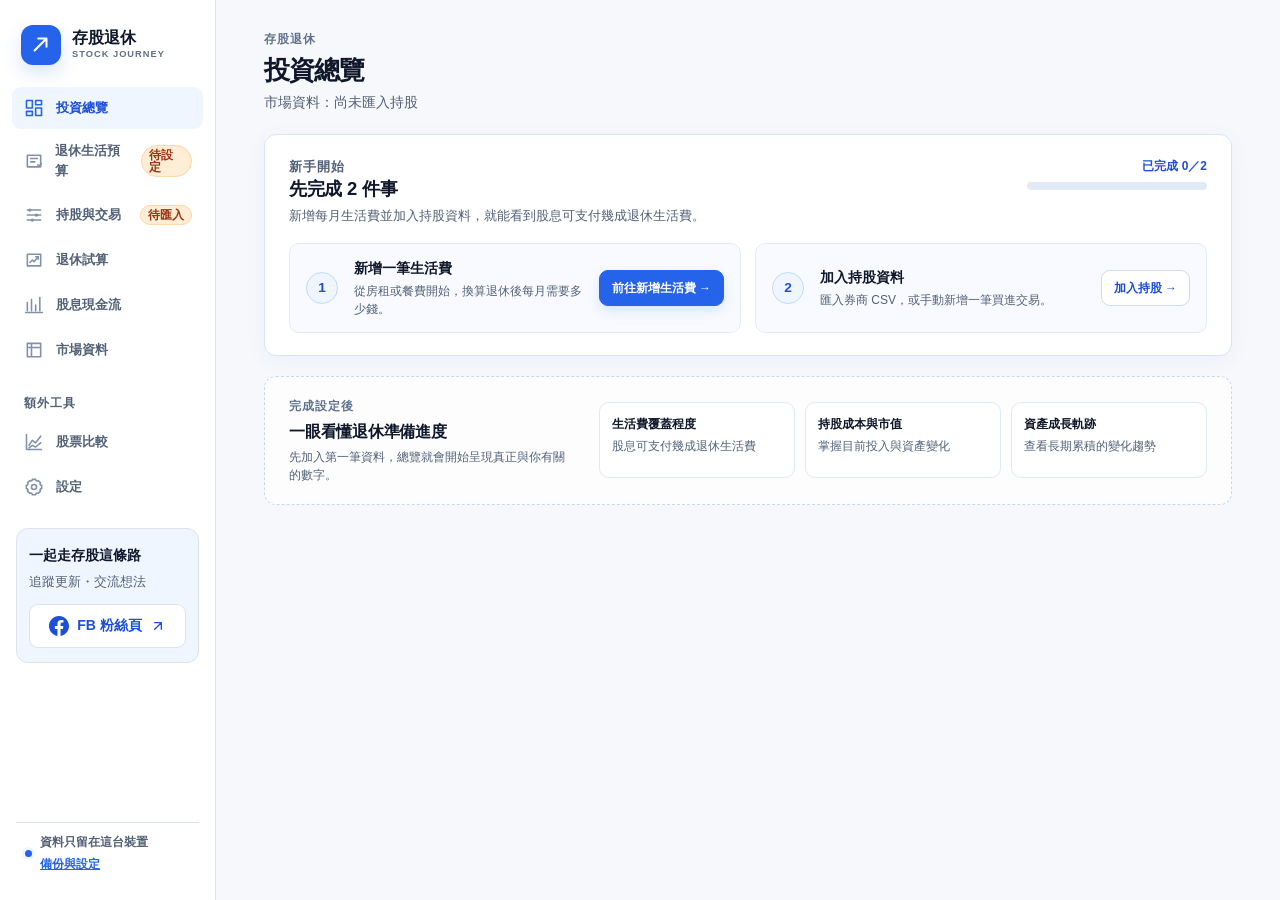
==== commit 54d574ed: "feat: add Facebook community card across all pages" ====
--- a/index.html
+++ b/index.html
@@ -4,11 +4,11 @@
     <meta charset="UTF-8" />
     <meta name="viewport" content="width=device-width, initial-scale=1.0" />
     <meta name="theme-color" content="#2563eb" />
-    <link rel="stylesheet" href="./styles.css?v=20260929-comparison-summary" />
+    <link rel="stylesheet" href="./styles.css?v=20260929-facebook-community" />
     <title>存股退休儀表板</title>
   </head>
   <body>
     <div id="root"></div>
-    <script src="./app.bundle.js?v=20260929-comparison-summary"></script>
+    <script src="./app.bundle.js?v=20260929-facebook-community"></script>
   </body>
 </html>
--- a/styles.css
+++ b/styles.css
@@ -126,6 +126,44 @@
 .privacy a { color: var(--blue); font-weight: 700; cursor: pointer; }
 
 main { width: 100%; max-width: 1360px; margin: 0 auto; padding: 30px clamp(20px, 4vw, 48px) 56px; }
+.facebook-community {
+  display: grid;
+  flex-shrink: 0;
+  gap: 12px;
+  margin: 20px 4px 16px;
+  padding: 14px 12px;
+  color: var(--ink);
+  background: var(--blue-soft);
+  border: 1px solid var(--line);
+  border-radius: var(--radius);
+}
+.facebook-community-copy b { font-size: .875rem; }
+.facebook-community-copy p { margin: 4px 0 0; color: var(--muted); font-size: .8125rem; }
+.facebook-community-link {
+  display: flex;
+  align-items: center;
+  justify-content: center;
+  gap: 8px;
+  min-height: 44px;
+  padding: 9px 10px;
+  color: var(--blue-strong);
+  background: var(--card);
+  border: 1px solid var(--line);
+  border-radius: 9px;
+  font-size: .875rem;
+  font-weight: 700;
+  text-decoration: none;
+  touch-action: manipulation;
+}
+.facebook-community-link:hover { border-color: var(--blue); text-decoration: underline; }
+.facebook-community-link:active { background: var(--blue-soft); }
+.facebook-icon { width: 20px; height: 20px; flex-shrink: 0; fill: currentColor; }
+.facebook-external-icon { width: 16px; height: 16px; flex-shrink: 0; stroke: currentColor; stroke-width: 2; stroke-linecap: round; stroke-linejoin: round; }
+.facebook-community--mobile { display: none; }
+@media (min-width: 801px) {
+  aside { overflow-y: auto; }
+}
+
 header { display: flex; justify-content: space-between; align-items: flex-end; gap: 24px; margin-bottom: 20px; }
 .eyebrow { margin-bottom: 6px; color: #60728d; font-size: .75rem; font-weight: 750; letter-spacing: .09em; text-transform: uppercase; }
 .market-as-of { margin: 7px 0 0; color: var(--muted); font-size: .875rem; }
@@ -555,10 +593,10 @@
 .asset-chart-stage:focus-visible { outline: 3px solid #93b4fa; outline-offset: 2px; border-radius: 8px; }
 .asset-chart-stage svg { width: 100%; height: 100%; overflow: visible; }
 .chart-grid { stroke: #e4ebf6; stroke-width: 1; }
-.chart-y-axis, .chart-x-axis { position: absolute; inset: 0; z-index: 1; color: #64748b; font-size: 12px; font-variant-numeric: tabular-nums; line-height: 1; pointer-events: none; }
+.chart-y-axis, .chart-x-axis { position: absolute; inset: 0; z-index: 1; color: var(--muted); font-size: 14px; font-weight: 400; font-variant-numeric: tabular-nums; line-height: 1; pointer-events: none; }
 .chart-y-axis span, .chart-x-axis span { position: absolute; white-space: nowrap; }
 .chart-y-axis span { left: 8%; transform: translate(calc(-100% - 12px), -50%); text-align: right; }
-.chart-x-axis span { top: 95.3%; transform: translate(-50%, -50%); font-size: 12px; }
+.chart-x-axis span { top: 95.3%; transform: translate(-50%, -50%); font-size: 14px; }
 .chart-x-axis span.is-first { transform: translate(0, -50%); }
 .chart-x-axis span.is-last { transform: translate(-100%, -50%); }
 .trend-market-line { fill: none; stroke: #0f91b8; stroke-width: 3; stroke-linecap: round; stroke-linejoin: round; }
@@ -1272,8 +1310,8 @@
   .segmented button, .trend-ranges button { min-width: 44px; min-height: 44px; }
   .trend-workspace.has-detail { grid-template-columns: minmax(0, 1fr) 244px; gap: 12px; }
   .asset-chart-stage { height: 285px; }
-  .chart-y-axis, .chart-x-axis { font-size: 12px; }
-  .chart-x-axis span { font-size: 12px; }
+  .chart-y-axis, .chart-x-axis { font-size: 14px; }
+  .chart-x-axis span { font-size: 14px; }
   .trend-tooltip { width: 244px; font-size: .75rem; }
   .trend-detail-drawer { padding: 13px; font-size: .75rem; }
   .transaction-group summary { grid-template-columns: 1fr 1fr; gap: 12px; padding: 14px; }
@@ -1367,9 +1405,9 @@
   .mobile-chart-hint { display: block; margin: 12px 0 0; color: #64748b; font-size: .75rem; line-height: 1.5; }
   .trend-workspace.has-detail { grid-template-columns: 1fr; }
   .asset-chart-stage { height: 236px; }
-  .chart-y-axis { font-size: 12px; }
+  .chart-y-axis { font-size: 14px; }
   .chart-y-axis span { transform: translate(calc(-100% - 8px), -50%); }
-  .chart-x-axis span { top: 94.5%; font-size: 12px; }
+  .chart-x-axis span { top: 94.5%; font-size: 14px; }
   .trend-market-line { stroke-width: 3.5; }
   .trend-event-halo { width: 20px; height: 20px; border-width: 1.5px; }
   .trend-event-dot { width: 8px; height: 8px; border-width: 2px; }
@@ -1536,3 +1574,15 @@
   .comparison-summary strong { font-size: 1.3rem; }
   .comparison-tooltip { width: 235px; top: 8px; padding: 12px; }
 }
+
+@media (max-width: 800px) {
+  .facebook-community--sidebar { display: none; }
+  .facebook-community--mobile {
+    display: flex;
+    flex-wrap: wrap;
+    align-items: center;
+    justify-content: space-between;
+    gap: 12px;
+    margin: 0 0 20px;
+  }
+}
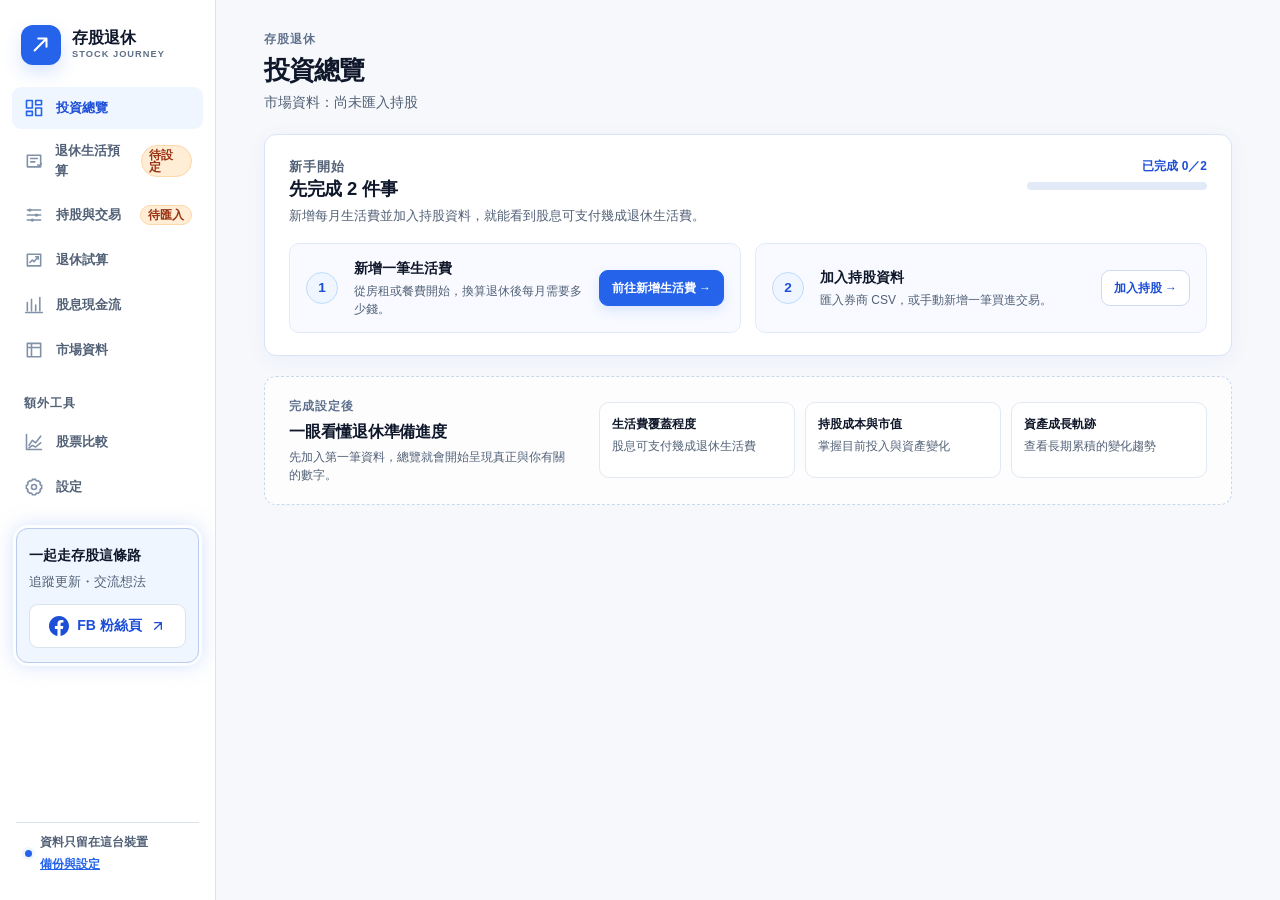
==== commit 3db7b98b: "feat: add breathing glow to Facebook community card" ====
--- a/index.html
+++ b/index.html
@@ -4,7 +4,7 @@
     <meta charset="UTF-8" />
     <meta name="viewport" content="width=device-width, initial-scale=1.0" />
     <meta name="theme-color" content="#2563eb" />
-    <link rel="stylesheet" href="./styles.css?v=20260929-facebook-community" />
+    <link rel="stylesheet" href="./styles.css?v=20260929-facebook-card-breathe" />
     <title>存股退休儀表板</title>
   </head>
   <body>
--- a/styles.css
+++ b/styles.css
@@ -127,6 +127,7 @@
 
 main { width: 100%; max-width: 1360px; margin: 0 auto; padding: 30px clamp(20px, 4vw, 48px) 56px; }
 .facebook-community {
+  position: relative;
   display: grid;
   flex-shrink: 0;
   gap: 12px;
@@ -154,6 +155,30 @@
   font-weight: 700;
   text-decoration: none;
   touch-action: manipulation;
+}
+.facebook-community::after {
+  content: "";
+  position: absolute;
+  inset: -1px;
+  border: 1px solid var(--blue);
+  border-radius: inherit;
+  box-shadow: 0 0 0 3px var(--blue-soft), 0 0 18px 3px var(--blue);
+  opacity: .18;
+  pointer-events: none;
+}
+@keyframes facebook-community-breathe {
+  0%, 100% { opacity: .18; }
+  50% { opacity: .65; }
+}
+@media (prefers-reduced-motion: no-preference) {
+  .facebook-community::after {
+    animation: facebook-community-breathe 2s ease-in-out infinite;
+  }
+}
+.facebook-community:hover::after,
+.facebook-community:focus-within::after {
+  animation: none;
+  opacity: .3;
 }
 .facebook-community-link:hover { border-color: var(--blue); text-decoration: underline; }
 .facebook-community-link:active { background: var(--blue-soft); }
